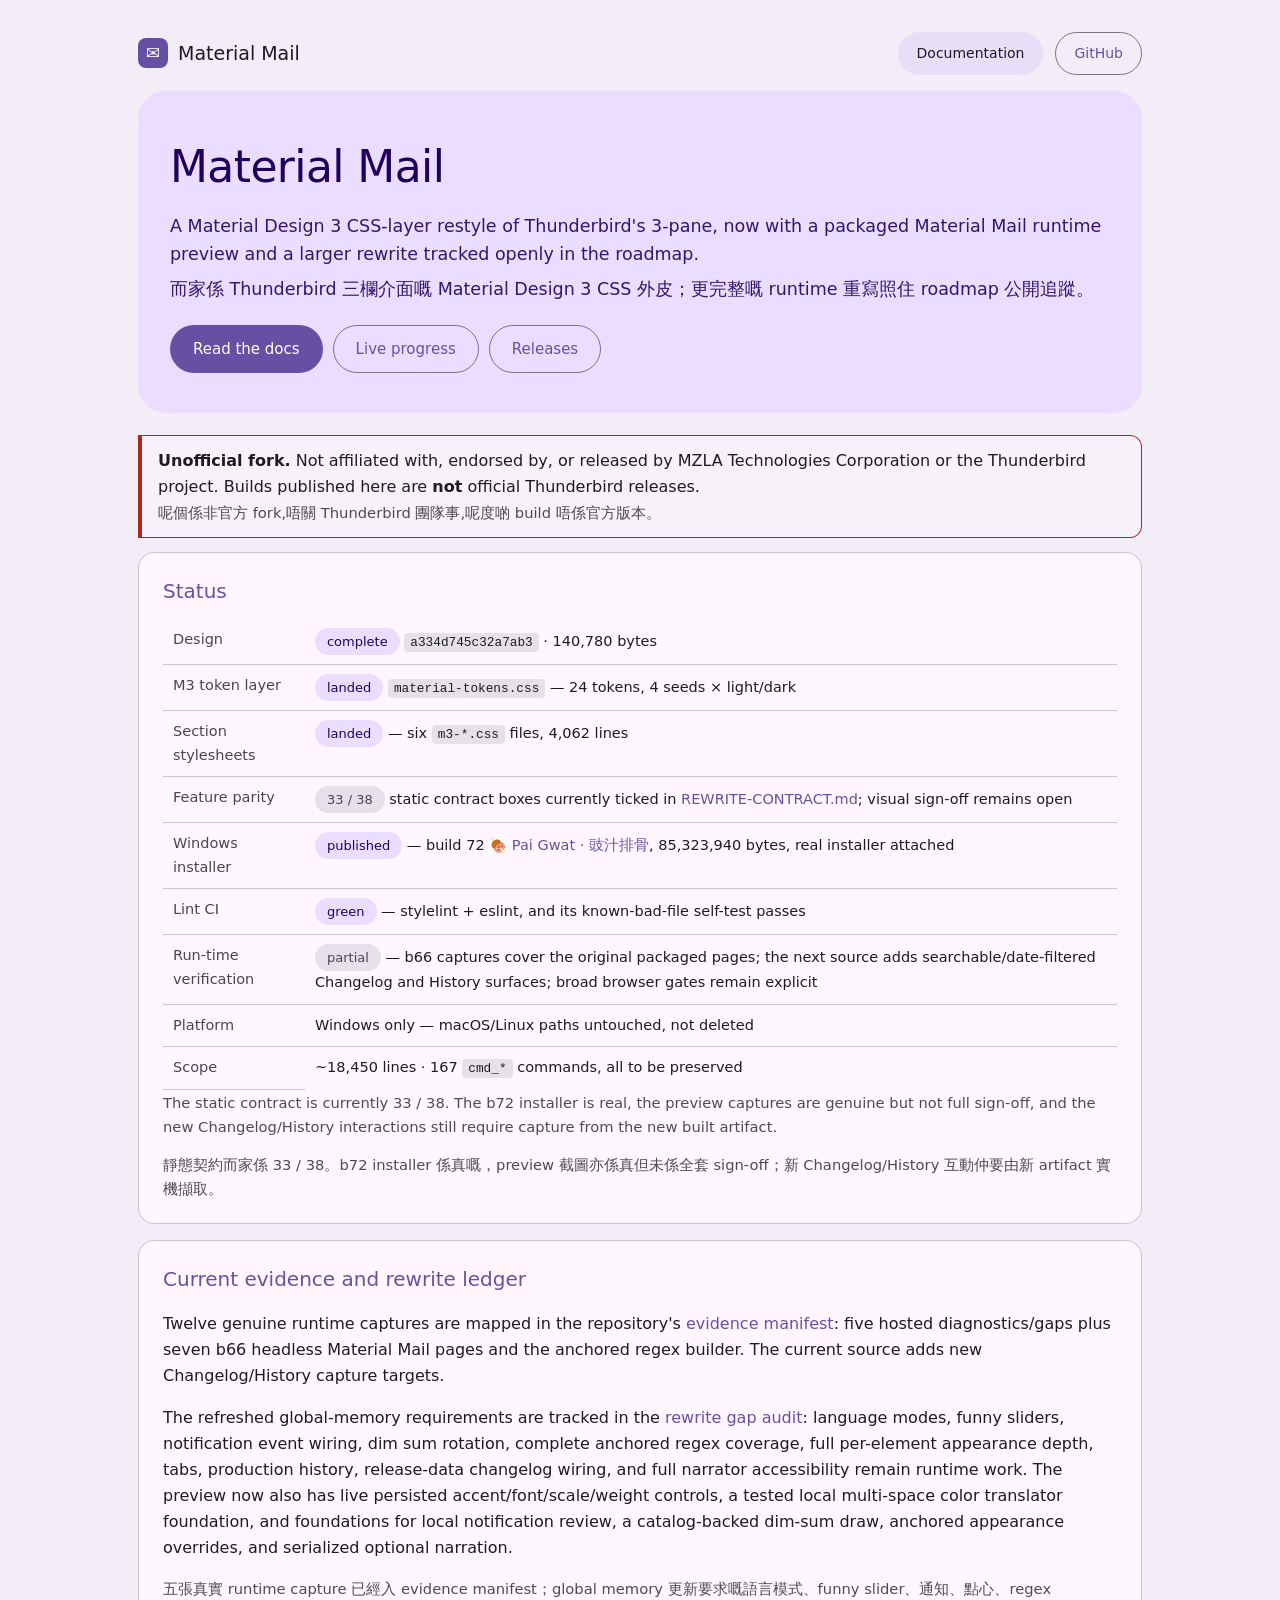
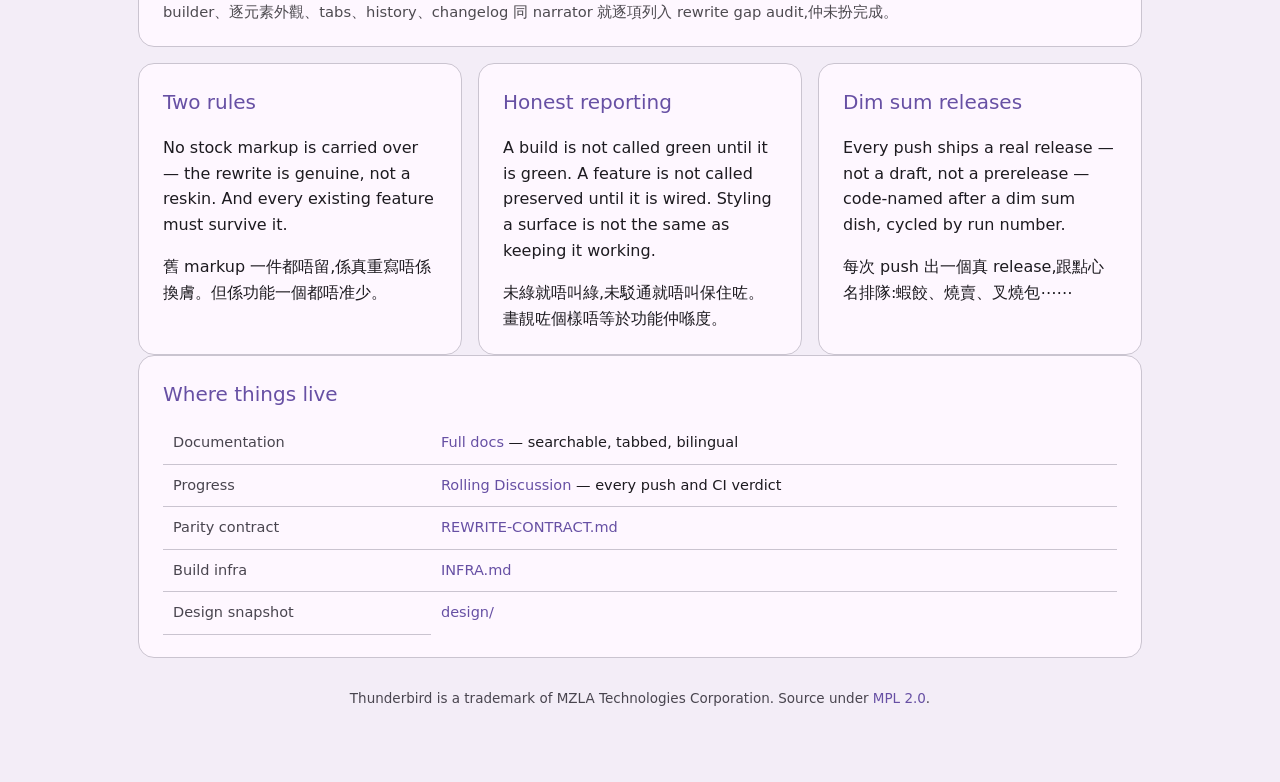
==== index.html @ d27b8cc4 "Document color translator foundation English: Record the tested local colour translator foundation a" ====
<!doctype html>
<html lang="en">
<head>
<meta charset="utf-8">
<meta name="viewport" content="width=device-width, initial-scale=1">
<title>Material Mail — Thunderbird 3-Pane Rewrite</title>
<meta name="description" content="Material Design 3 evidence and roadmap for Thunderbird's 3-pane CSS-layer restyle. Unofficial fork; builds here are not official Thunderbird releases.">
<link rel="stylesheet" href="assets/m3.css">
<link rel="stylesheet" href="assets/docs.css">
<style>
  .hero {
    background: var(--m3-primary-container); color: var(--m3-on-primary-container);
    border-radius: var(--r-xl); padding: 40px 32px; margin-bottom: 22px;
  }
  .hero h1 { margin: 0 0 10px; font-size: clamp(30px, 6vw, 44px); font-weight: 500; letter-spacing: -.6px; }
  .hero p { margin: 0 0 6px; font-size: 17.5px; opacity: .9; }
  .cta { display: flex; flex-wrap: wrap; gap: 10px; margin-top: 22px; }
  .cta .btn { font-size: 15px; padding: 11px 22px; }
  .grid { display: grid; gap: 16px; grid-template-columns: repeat(auto-fit, minmax(250px, 1fr)); }
  .grid .card { margin: 0; }
</style>
</head>
<body>
<a class="skip-link" href="#main">Skip to content</a>

<div class="wrap">

  <header class="appbar">
    <span class="brand">
      <span class="brand-mark" aria-hidden="true">✉</span>
      <span>Material Mail</span>
    </span>
    <span class="spacer"></span>
    <a class="btn tonal" href="docs.html">Documentation</a>
    <a class="btn outline" href="https://github.com/Ding-Ding-Projects/thunderbird-desktop">GitHub</a>
  </header>

  <main id="main">

    <section class="hero">
      <h1>Material Mail</h1>
      <p>A Material Design 3 CSS-layer restyle of Thunderbird's 3-pane, now with a packaged Material Mail runtime preview and a larger rewrite tracked openly in the roadmap.</p>
      <p class="zh" lang="zh-HK">而家係 Thunderbird 三欄介面嘅 Material Design 3 CSS 外皮；更完整嘅 runtime 重寫照住 roadmap 公開追蹤。</p>
      <div class="cta">
        <a class="btn" href="docs.html">Read the docs</a>
        <a class="btn outline" href="https://github.com/Ding-Ding-Projects/thunderbird-desktop/discussions/1">Live progress</a>
        <a class="btn outline" href="https://github.com/Ding-Ding-Projects/thunderbird-desktop/releases">Releases</a>
      </div>
    </section>

    <div class="callout warn card">
      <strong>Unofficial fork.</strong> Not affiliated with, endorsed by, or released by MZLA
      Technologies Corporation or the Thunderbird project. Builds published here are
      <strong>not</strong> official Thunderbird releases.
      <span class="secondary zh" lang="zh-HK">呢個係非官方 fork,唔關 Thunderbird 團隊事,呢度啲 build 唔係官方版本。</span>
    </div>

    <div class="card">
      <h2>Status</h2>
      <div class="scroll">
        <table>
          <tbody>
            <tr><th>Design</th><td><span class="pill ok">complete</span> <code>a334d745c32a7ab3</code> · 140,780 bytes</td></tr>
            <tr><th>M3 token layer</th><td><span class="pill ok">landed</span> <code>material-tokens.css</code> — 24 tokens, 4 seeds × light/dark</td></tr>
            <tr><th>Section stylesheets</th><td><span class="pill ok">landed</span> — six <code>m3-*.css</code> files, 4,062 lines</td></tr>
            <tr><th>Feature parity</th><td><span class="pill">33 / 38</span> static contract boxes currently ticked in <a href="https://github.com/Ding-Ding-Projects/thunderbird-desktop/blob/main/design/REWRITE-CONTRACT.md">REWRITE-CONTRACT.md</a>; visual sign-off remains open</td></tr>
            <tr><th>Windows installer</th><td><span class="pill ok">published</span> — build 72 <a href="https://github.com/Ding-Ding-Projects/thunderbird-desktop/releases/tag/tb-155.0a1-b72-pai-gwat">🍖 Pai Gwat · 豉汁排骨</a>, 85,323,940 bytes, real installer attached</td></tr>
            <tr><th>Lint CI</th><td><span class="pill ok">green</span> — stylelint + eslint, and its known-bad-file self-test passes</td></tr>
            <tr><th>Run-time verification</th><td><span class="pill">partial</span> — b66 captures cover the original packaged pages; the next source adds searchable/date-filtered Changelog and History surfaces; broad browser gates remain explicit</td></tr>
            <tr><th>Platform</th><td>Windows only — macOS/Linux paths untouched, not deleted</td></tr>
            <tr><th>Scope</th><td>~18,450 lines · 167 <code>cmd_*</code> commands, all to be preserved</td></tr>
          </tbody>
        </table>
      </div>
      <p class="secondary">The static contract is currently 33 / 38. The b72 installer is real, the preview captures are genuine but not full sign-off, and the new Changelog/History interactions still require capture from the new built artifact.</p>
      <p class="secondary zh" lang="zh-HK">靜態契約而家係 33 / 38。b72 installer 係真嘅，preview 截圖亦係真但未係全套 sign-off；新 Changelog/History 互動仲要由新 artifact 實機擷取。</p>
    </div>

    <div class="card">
      <h2>Current evidence and rewrite ledger</h2>
      <p>Twelve genuine runtime captures are mapped in the repository's <a href="https://github.com/Ding-Ding-Projects/thunderbird-desktop/blob/main/design/evidence/manifest.json">evidence manifest</a>:
        five hosted diagnostics/gaps plus seven b66 headless Material Mail pages and the anchored regex builder. The current source adds new Changelog/History capture targets.</p>
      <p>The refreshed global-memory requirements are tracked in the <a href="https://github.com/Ding-Ding-Projects/thunderbird-desktop/blob/main/design/GLOBAL-MEMORY-GAP-AUDIT-2026-07-31.md">rewrite gap audit</a>:
        language modes, funny sliders, notification event wiring, dim sum rotation, complete anchored regex coverage, full per-element appearance depth, tabs, production history, release-data changelog wiring, and full narrator accessibility remain runtime work. The preview now also has live persisted accent/font/scale/weight controls, a tested local multi-space color translator foundation, and foundations for local notification review, a catalog-backed dim-sum draw, anchored appearance overrides, and serialized optional narration.</p>
      <p class="secondary zh" lang="zh-HK">五張真實 runtime capture 已經入 evidence manifest；global memory 更新要求嘅語言模式、funny slider、通知、點心、regex builder、逐元素外觀、tabs、history、changelog 同 narrator 就逐項列入 rewrite gap audit,仲未扮完成。</p>
    </div>

    <div class="grid">
      <div class="card">
        <h2>Two rules</h2>
        <p>No stock markup is carried over — the rewrite is genuine, not a reskin. And every existing
           feature must survive it.</p>
        <p class="zh" lang="zh-HK">舊 markup 一件都唔留,係真重寫唔係換膚。但係功能一個都唔准少。</p>
      </div>
      <div class="card">
        <h2>Honest reporting</h2>
        <p>A build is not called green until it is green. A feature is not called preserved until it is
           wired. Styling a surface is not the same as keeping it working.</p>
        <p class="zh" lang="zh-HK">未綠就唔叫綠,未駁通就唔叫保住咗。畫靚咗個樣唔等於功能仲喺度。</p>
      </div>
      <div class="card">
        <h2>Dim sum releases</h2>
        <p>Every push ships a real release — not a draft, not a prerelease — code-named after a dim sum
           dish, cycled by run number.</p>
        <p class="zh" lang="zh-HK">每次 push 出一個真 release,跟點心名排隊:蝦餃、燒賣、叉燒包⋯⋯</p>
      </div>
    </div>

    <div class="card">
      <h2>Where things live</h2>
      <div class="scroll">
        <table>
          <tbody>
            <tr><th>Documentation</th><td><a href="docs.html">Full docs</a> — searchable, tabbed, bilingual</td></tr>
            <tr><th>Progress</th><td><a href="https://github.com/Ding-Ding-Projects/thunderbird-desktop/discussions/1">Rolling Discussion</a> — every push and CI verdict</td></tr>
            <tr><th>Parity contract</th><td><a href="https://github.com/Ding-Ding-Projects/thunderbird-desktop/blob/design-import/thunderbird-3pane/design/REWRITE-CONTRACT.md">REWRITE-CONTRACT.md</a></td></tr>
            <tr><th>Build infra</th><td><a href="https://github.com/Ding-Ding-Projects/thunderbird-desktop/blob/design-import/thunderbird-3pane/design/INFRA.md">INFRA.md</a></td></tr>
            <tr><th>Design snapshot</th><td><a href="https://github.com/Ding-Ding-Projects/thunderbird-desktop/tree/design-import/thunderbird-3pane/design">design/</a></td></tr>
          </tbody>
        </table>
      </div>
    </div>

  </main>

  <footer class="muted small" style="margin-top:30px;text-align:center">
    Thunderbird is a trademark of MZLA Technologies Corporation.
    Source under <a href="https://www.mozilla.org/MPL/2.0/">MPL 2.0</a>.
  </footer>

</div>
</body>
</html>
---- assets/m3.css ----
/* Material Design 3 tokens and components for the Material Mail Pages site.
 * Token values are identical to mail/themes/shared/mail/material-tokens.css so
 * the docs and the application cannot drift apart.
 * No remote fonts: local-first stacks, platform fallback. Noto Sans HK matters
 * because every string here has a Cantonese counterpart. */

:root {
  --m3-primary: #6750a4; --m3-on-primary: #fff;
  --m3-primary-container: #eaddff; --m3-on-primary-container: #21005d;
  --m3-secondary-container: #e8def8; --m3-on-secondary-container: #1d192b;
  --m3-tertiary-container: #ffd8e4; --m3-on-tertiary-container: #31111d;
  --m3-surface: #fef7ff; --m3-s1: #fff; --m3-s2: #f7f2fa;
  --m3-s3: #f3edf7; --m3-s4: #ece6f0; --m3-s5: #e6e0e9;
  --m3-on-surface: #1d1b20; --m3-on-surface-variant: #49454f;
  --m3-outline: #79747e; --m3-outline-variant: #cac4d0;
  --m3-inverse-surface: #322f35; --m3-inverse-on-surface: #f5eff7;
  --m3-inverse-primary: #d0bcff;
  --m3-error: #b3261e; --m3-error-container: #f9dedc; --m3-on-error-container: #410e0b;
  --m3-ok: #146c2e;

  --font: Roboto, "Segoe UI Variable Text", "Segoe UI", system-ui, sans-serif;
  --cjk: "Noto Sans HK", "Microsoft JhengHei UI", "PingFang HK", var(--font);
  --mono: ui-monospace, "Cascadia Code", Consolas, "Courier New", monospace;

  --r-xs: 4px; --r-s: 8px; --r-m: 12px; --r-l: 16px; --r-xl: 28px; --r-full: 999px;
  --dur: 180ms;
}

:root[data-theme="dark"], :root[data-theme="dark"] * { color-scheme: dark; }

@media (prefers-color-scheme: dark) {
  :root:not([data-theme="light"]) {
    --m3-primary: #d0bcff; --m3-on-primary: #381e72;
    --m3-primary-container: #4f378b; --m3-on-primary-container: #eaddff;
    --m3-secondary-container: #4a4458; --m3-on-secondary-container: #e8def8;
    --m3-tertiary-container: #633b48; --m3-on-tertiary-container: #ffd8e4;
    --m3-surface: #141218; --m3-s1: #0f0d13; --m3-s2: #1d1b20;
    --m3-s3: #211f26; --m3-s4: #2b2930; --m3-s5: #36343b;
    --m3-on-surface: #e6e0e9; --m3-on-surface-variant: #cac4d0;
    --m3-outline: #938f99; --m3-outline-variant: #49454f;
    --m3-inverse-surface: #e6e0e9; --m3-inverse-on-surface: #322f35;
    --m3-inverse-primary: #6750a4;
    --m3-error: #f2b8b5; --m3-error-container: #8c1d18; --m3-on-error-container: #f9dedc;
    --m3-ok: #6dd58c;
  }
}
:root[data-theme="dark"] {
  --m3-primary: #d0bcff; --m3-on-primary: #381e72;
  --m3-primary-container: #4f378b; --m3-on-primary-container: #eaddff;
  --m3-secondary-container: #4a4458; --m3-on-secondary-container: #e8def8;
  --m3-tertiary-container: #633b48; --m3-on-tertiary-container: #ffd8e4;
  --m3-surface: #141218; --m3-s1: #0f0d13; --m3-s2: #1d1b20;
  --m3-s3: #211f26; --m3-s4: #2b2930; --m3-s5: #36343b;
  --m3-on-surface: #e6e0e9; --m3-on-surface-variant: #cac4d0;
  --m3-outline: #938f99; --m3-outline-variant: #49454f;
  --m3-inverse-surface: #e6e0e9; --m3-inverse-on-surface: #322f35;
  --m3-inverse-primary: #6750a4;
  --m3-error: #f2b8b5; --m3-error-container: #8c1d18; --m3-on-error-container: #f9dedc;
  --m3-ok: #6dd58c;
}

* { box-sizing: border-box; }

body {
  margin: 0; background: var(--m3-s3); color: var(--m3-on-surface);
  font-family: var(--font); font-size: 16px; line-height: 1.62;
  -webkit-font-smoothing: antialiased;
}
.zh, [lang="zh-HK"] { font-family: var(--cjk); }

a { color: var(--m3-primary); text-decoration: none; }
a:hover { text-decoration: underline; }

/* Focus is a completion blocker, not polish. Every interactive element. */
:focus-visible {
  outline: 3px solid var(--m3-primary);
  outline-offset: 2px;
  border-radius: var(--r-xs);
}

.skip-link {
  position: absolute; inset-inline-start: -9999px; top: 8px;
  background: var(--m3-primary); color: var(--m3-on-primary);
  padding: 10px 18px; border-radius: var(--r-full); z-index: 100;
}
.skip-link:focus { inset-inline-start: 8px; }

.wrap { max-width: 1040px; margin: 0 auto; padding: 20px 18px 72px; }

/* ---- app bar ---- */
.appbar {
  display: flex; align-items: center; gap: 12px; flex-wrap: wrap;
  padding: 12px 0 16px;
}
.brand { display: flex; align-items: center; gap: 10px; font-size: 19px; font-weight: 500; }
.brand-mark {
  inline-size: 30px; block-size: 30px; border-radius: var(--r-s);
  background: var(--m3-primary); color: var(--m3-on-primary);
  display: grid; place-items: center; font-size: 17px;
}
.spacer { flex: 1 1 auto; }

/* ---- buttons ---- */
.btn {
  font: inherit; font-size: 14px; font-weight: 500; cursor: pointer;
  border: 1px solid transparent; border-radius: var(--r-full);
  padding: 9px 18px; background: var(--m3-primary); color: var(--m3-on-primary);
  transition: opacity var(--dur);
}
.btn:hover { opacity: .9; }
.btn.tonal { background: var(--m3-secondary-container); color: var(--m3-on-secondary-container); }
.btn.outline { background: transparent; color: var(--m3-primary); border-color: var(--m3-outline); }
.btn.text { background: transparent; color: var(--m3-primary); padding-inline: 12px; }
.btn.icon { padding: 8px; inline-size: 38px; block-size: 38px; display: grid; place-items: center; }
.btn[aria-pressed="true"] { background: var(--m3-primary-container); color: var(--m3-on-primary-container); }

/* ---- cards ---- */
.card {
  background: var(--m3-surface); border: 1px solid var(--m3-outline-variant);
  border-radius: var(--r-l); padding: 22px 24px; margin-bottom: 16px;
}
.card h2 { margin: 0 0 12px; font-size: 20px; font-weight: 500; color: var(--m3-primary); }
.card h3 { margin: 20px 0 8px; font-size: 16.5px; font-weight: 500; }
.card > :last-child { margin-bottom: 0; }

/* ---- tables ---- */
.scroll { overflow-x: auto; }
table { width: 100%; border-collapse: collapse; font-size: 14.5px; }
th, td { text-align: start; padding: 9px 10px; border-bottom: 1px solid var(--m3-outline-variant); vertical-align: top; }
th { color: var(--m3-on-surface-variant); font-weight: 500; }
tr:last-child td { border-bottom: 0; }

code {
  background: var(--m3-s5); padding: 2px 6px; border-radius: var(--r-xs);
  font-family: var(--mono); font-size: .88em;
}
pre {
  background: var(--m3-s5); padding: 14px 16px; border-radius: var(--r-m);
  overflow-x: auto; font-family: var(--mono); font-size: 13.5px; line-height: 1.5;
}
pre code { background: none; padding: 0; }

/* ---- pills / callouts ---- */
.pill {
  display: inline-block; padding: 3px 12px; border-radius: var(--r-full);
  font-size: 13px; font-weight: 500; background: var(--m3-s5); color: var(--m3-on-surface-variant);
}
.pill.ok { background: var(--m3-primary-container); color: var(--m3-on-primary-container); }
.pill.bad { background: var(--m3-error-container); color: var(--m3-on-error-container); }

.callout {
  border-inline-start: 4px solid var(--m3-primary); background: var(--m3-s2);
  padding: 12px 16px; border-radius: 0 var(--r-m) var(--r-m) 0; margin: 14px 0;
}
.callout.warn { border-color: var(--m3-error); }
.callout.note { border-color: var(--m3-outline); }

/* ---- form controls ---- */
.field {
  font: inherit; font-size: 15px; padding: 10px 14px;
  border: 1px solid var(--m3-outline); border-radius: var(--r-s);
  background: var(--m3-s1); color: var(--m3-on-surface); width: 100%;
}
select.field { cursor: pointer; }
label.lbl { display: block; font-size: 13px; color: var(--m3-on-surface-variant); margin-bottom: 5px; }

input[type="range"] { width: 100%; accent-color: var(--m3-primary); }

@media (prefers-reduced-motion: reduce) {
  *, *::before, *::after {
    animation-duration: 1ms !important; animation-iteration-count: 1 !important;
    transition-duration: 1ms !important;
  }
}
---- assets/docs.css ----
/* Docs-app components: tab strip, anchored regex builder, snackbars, settings. */

.muted { color: var(--m3-on-surface-variant); }
.small { font-size: 13.5px; }
.secondary {
  display: block; font-size: .92em; opacity: .78; margin-top: 1px;
}

/* ---- search bar with its builder anchored beside it ---- */
.searchbar {
  display: flex; align-items: center; gap: 8px; flex-wrap: wrap;
  background: var(--m3-s1); border: 1px solid var(--m3-outline);
  border-radius: var(--r-full); padding: 6px 8px 6px 16px; margin: 4px 0 14px;
}
.searchbar input[type="search"] {
  flex: 1 1 220px; min-width: 0; border: 0; background: none;
  font: inherit; font-size: 15px; color: var(--m3-on-surface); padding: 6px 0;
}
.searchbar input[type="search"]:focus { outline: none; }
.searchbar:focus-within { border-color: var(--m3-primary); box-shadow: 0 0 0 1px var(--m3-primary); }

#search-anchor { position: relative; }

.rb-panel {
  position: absolute; z-index: 40; inset-inline-end: 0; top: calc(100% + 8px);
  inline-size: min(560px, calc(100vw - 36px));
  background: var(--m3-surface); border: 1px solid var(--m3-outline-variant);
  border-radius: var(--r-l); padding: 16px 18px;
  box-shadow: 0 8px 28px rgb(0 0 0 / .22);
  animation: m3-rise 180ms ease-out;
}
@keyframes m3-rise { from { opacity: 0; transform: translateY(8px); } to { opacity: 1; transform: none; } }
.rb-head { display: flex; align-items: center; gap: 10px; margin-bottom: 10px; flex-wrap: wrap; }
.rb-engine { font-size: 12.5px; color: var(--m3-on-surface-variant); }
.rb-head .rb-close { margin-inline-start: auto; }
.rb-flags { display: flex; gap: 4px; flex-wrap: wrap; margin: 10px 0; }
.rb-flag { font-family: var(--mono); font-size: 13px; padding: 5px 10px; border: 1px solid var(--m3-outline-variant); }
.rb-group { margin: 8px 0; }
.rb-group-name { display: block; font-size: 12px; color: var(--m3-on-surface-variant); margin-bottom: 3px; }
.rb-token { font-family: var(--mono); font-size: 12.5px; padding: 4px 9px; border: 1px solid var(--m3-outline-variant); margin: 0 3px 3px 0; }
.rb-sample { font-family: var(--mono); font-size: 12.5px; resize: vertical; }
.rb-status { margin: 10px 0; font-size: 13.5px; min-height: 22px; }
.rb-bad { color: var(--m3-error); font-weight: 500; }
.rb-none { color: var(--m3-on-surface-variant); }
.rb-grp { color: var(--m3-on-surface-variant); font-size: 12px; }
.rb-actions { display: flex; gap: 8px; margin-top: 6px; }

/* ---- tab strip ---- */
.tabs-wrap { border-bottom: 1px solid var(--m3-outline-variant); margin-bottom: 18px; }
.tabstrip {
  display: flex; gap: 4px; overflow-x: auto; padding-bottom: 2px;
  scrollbar-width: thin;
}
.tab {
  font: inherit; font-size: 14.5px; cursor: pointer; white-space: nowrap;
  background: transparent; border: 0; border-bottom: 3px solid transparent;
  color: var(--m3-on-surface-variant); padding: 11px 15px; border-radius: var(--r-s) var(--r-s) 0 0;
  transition: background var(--dur), color var(--dur);
}
.tab:hover { background: var(--m3-s4); color: var(--m3-on-surface); }
.tab.active { color: var(--m3-primary); border-bottom-color: var(--m3-primary); background: var(--m3-s2); font-weight: 500; }
.tab .pin { font-size: 11px; }
.tab-tools { display: flex; align-items: center; gap: 8px; padding: 8px 0 10px; flex-wrap: wrap; }
.tab-tools input { max-width: 220px; }
.cat-head { margin-bottom: 14px; }
.cat-head h2 { margin: 0 0 4px; font-size: 24px; font-weight: 500; }
.cat-head p { margin: 0; }

.doc h2 { font-size: 19px; }

/* ---- settings ---- */
.set-row { margin-bottom: 14px; }
details.settings-box > summary {
  cursor: pointer; font-weight: 500; padding: 10px 0; color: var(--m3-primary);
}

/* ---- snackbars: non-blocking, corner-anchored, auto-dismissing ---- */
#snackbars {
  position: fixed; inset-block-end: 18px; inset-inline-start: 18px;
  display: flex; flex-direction: column; gap: 8px; z-index: 60; pointer-events: none;
}
.snack {
  background: var(--m3-inverse-surface); color: var(--m3-inverse-on-surface);
  padding: 12px 18px; border-radius: var(--r-s); font-size: 14px;
  box-shadow: 0 4px 16px rgb(0 0 0 / .28); max-width: 340px;
  animation: m3-rise 160ms ease-out;
}
.snack.out { opacity: 0; transition: opacity 200ms; }

@media (max-width: 620px) {
  .rb-panel { inset-inline: 0; }
  #snackbars { inset-inline: 12px; }
  .snack { max-width: none; }
}
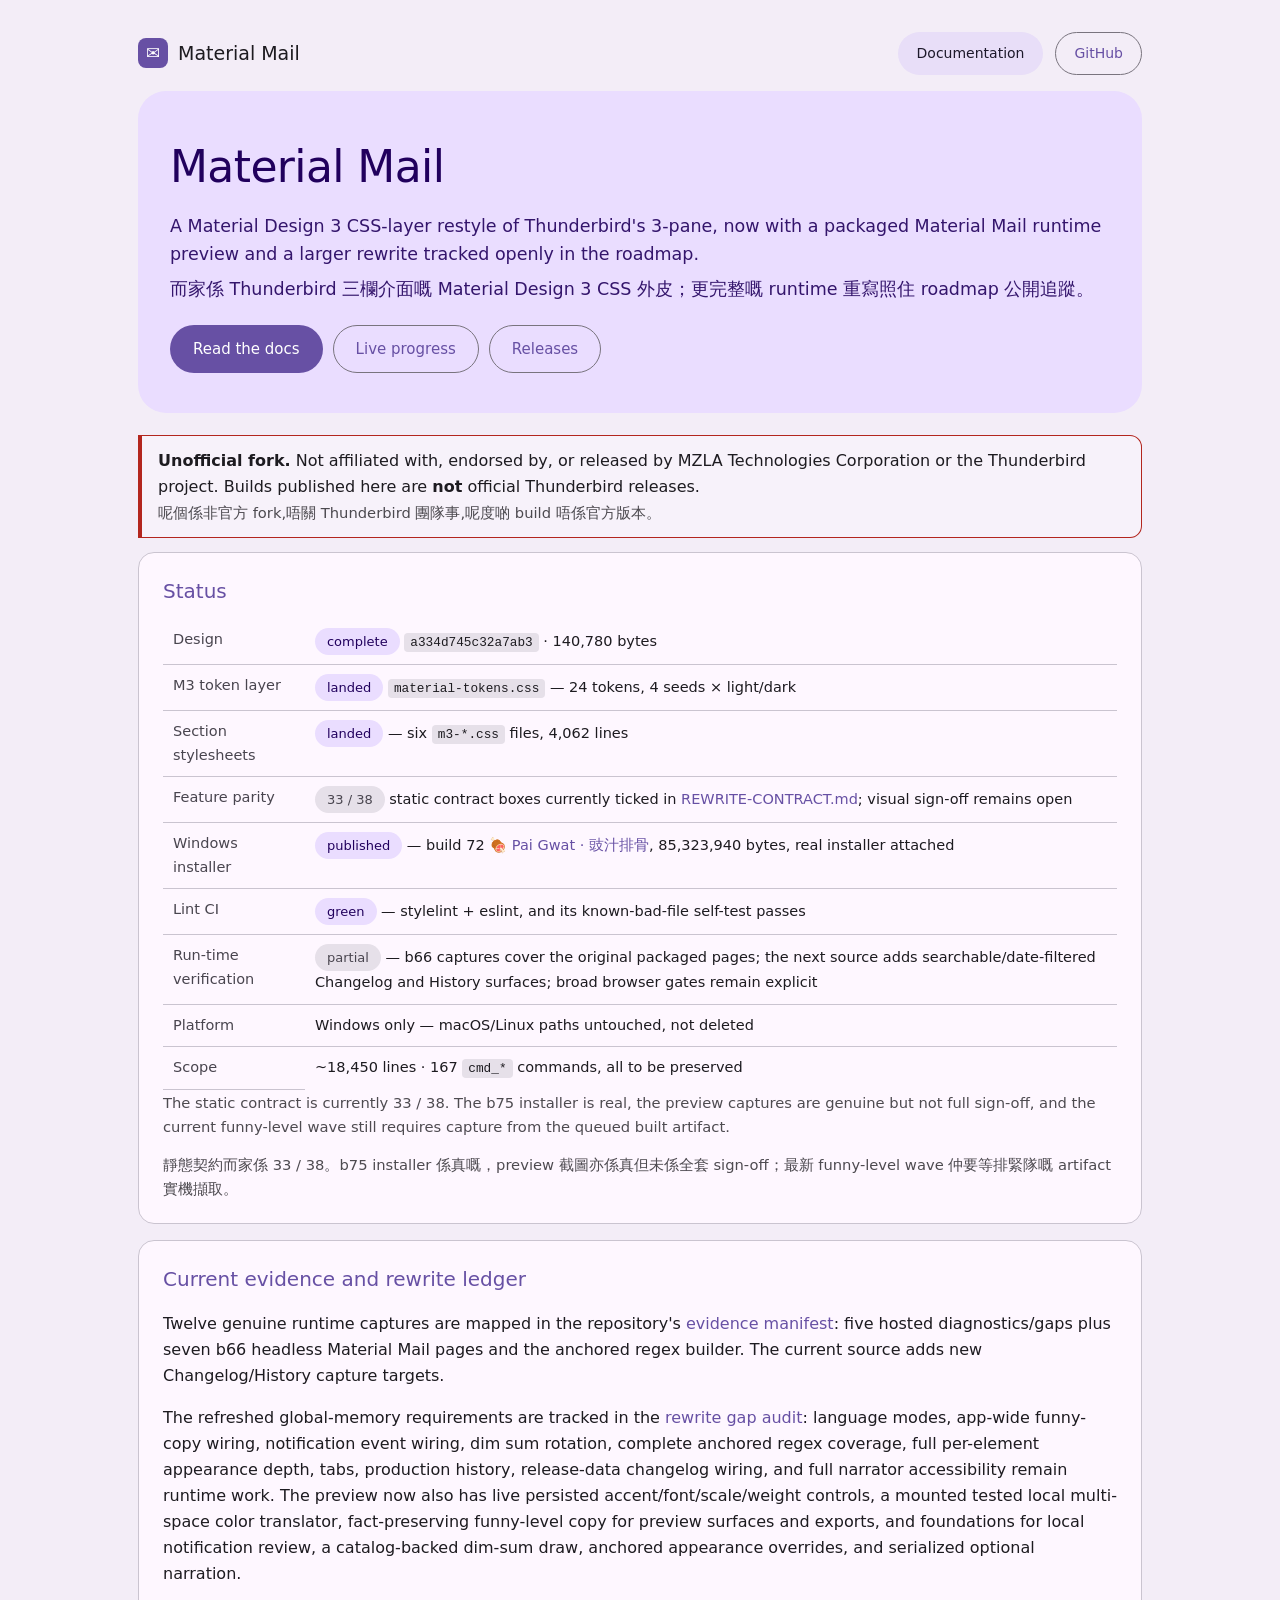
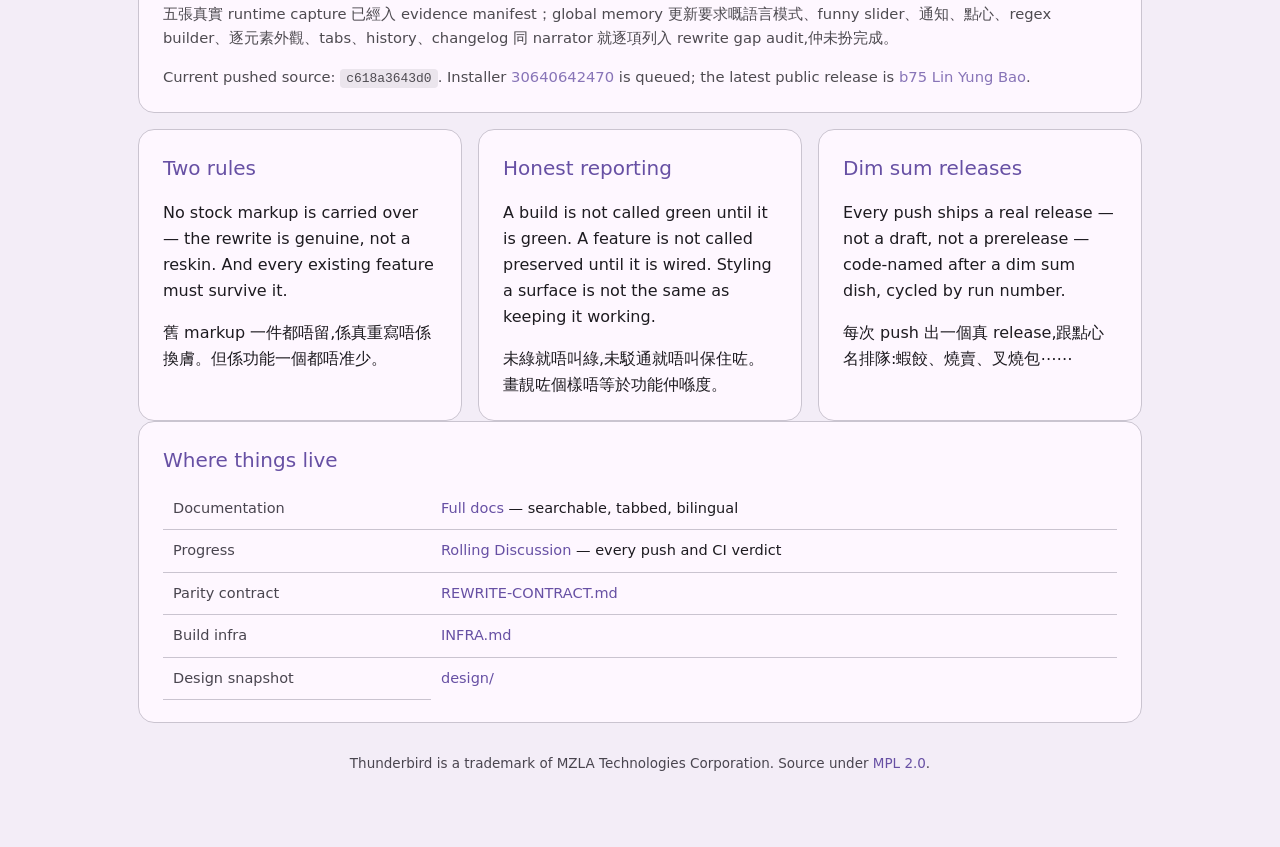
==== commit d8b7b028: "Document funny-level runtime boundary The Pages ledger now names the exact pushed source, b75 releas" ====
--- a/index.html
+++ b/index.html
@@ -72,8 +72,8 @@
           </tbody>
         </table>
       </div>
-      <p class="secondary">The static contract is currently 33 / 38. The b72 installer is real, the preview captures are genuine but not full sign-off, and the new Changelog/History interactions still require capture from the new built artifact.</p>
-      <p class="secondary zh" lang="zh-HK">靜態契約而家係 33 / 38。b72 installer 係真嘅，preview 截圖亦係真但未係全套 sign-off；新 Changelog/History 互動仲要由新 artifact 實機擷取。</p>
+      <p class="secondary">The static contract is currently 33 / 38. The b75 installer is real, the preview captures are genuine but not full sign-off, and the current funny-level wave still requires capture from the queued built artifact.</p>
+      <p class="secondary zh" lang="zh-HK">靜態契約而家係 33 / 38。b75 installer 係真嘅，preview 截圖亦係真但未係全套 sign-off；最新 funny-level wave 仲要等排緊隊嘅 artifact 實機擷取。</p>
     </div>
 
     <div class="card">
@@ -81,8 +81,9 @@
       <p>Twelve genuine runtime captures are mapped in the repository's <a href="https://github.com/Ding-Ding-Projects/thunderbird-desktop/blob/main/design/evidence/manifest.json">evidence manifest</a>:
         five hosted diagnostics/gaps plus seven b66 headless Material Mail pages and the anchored regex builder. The current source adds new Changelog/History capture targets.</p>
       <p>The refreshed global-memory requirements are tracked in the <a href="https://github.com/Ding-Ding-Projects/thunderbird-desktop/blob/main/design/GLOBAL-MEMORY-GAP-AUDIT-2026-07-31.md">rewrite gap audit</a>:
-        language modes, funny sliders, notification event wiring, dim sum rotation, complete anchored regex coverage, full per-element appearance depth, tabs, production history, release-data changelog wiring, and full narrator accessibility remain runtime work. The preview now also has live persisted accent/font/scale/weight controls, a tested local multi-space color translator foundation, and foundations for local notification review, a catalog-backed dim-sum draw, anchored appearance overrides, and serialized optional narration.</p>
+        language modes, app-wide funny-copy wiring, notification event wiring, dim sum rotation, complete anchored regex coverage, full per-element appearance depth, tabs, production history, release-data changelog wiring, and full narrator accessibility remain runtime work. The preview now also has live persisted accent/font/scale/weight controls, a mounted tested local multi-space color translator, fact-preserving funny-level copy for preview surfaces and exports, and foundations for local notification review, a catalog-backed dim-sum draw, anchored appearance overrides, and serialized optional narration.</p>
       <p class="secondary zh" lang="zh-HK">五張真實 runtime capture 已經入 evidence manifest；global memory 更新要求嘅語言模式、funny slider、通知、點心、regex builder、逐元素外觀、tabs、history、changelog 同 narrator 就逐項列入 rewrite gap audit,仲未扮完成。</p>
+      <p class="secondary">Current pushed source: <code>c618a3643d0</code>. Installer <a href="https://github.com/Ding-Ding-Projects/thunderbird-desktop/actions/runs/30640642470">30640642470</a> is queued; the latest public release is <a href="https://github.com/Ding-Ding-Projects/thunderbird-desktop/releases/tag/tb-155.0a1-b75-lin-yung-bao">b75 Lin Yung Bao</a>.</p>
     </div>
 
     <div class="grid">
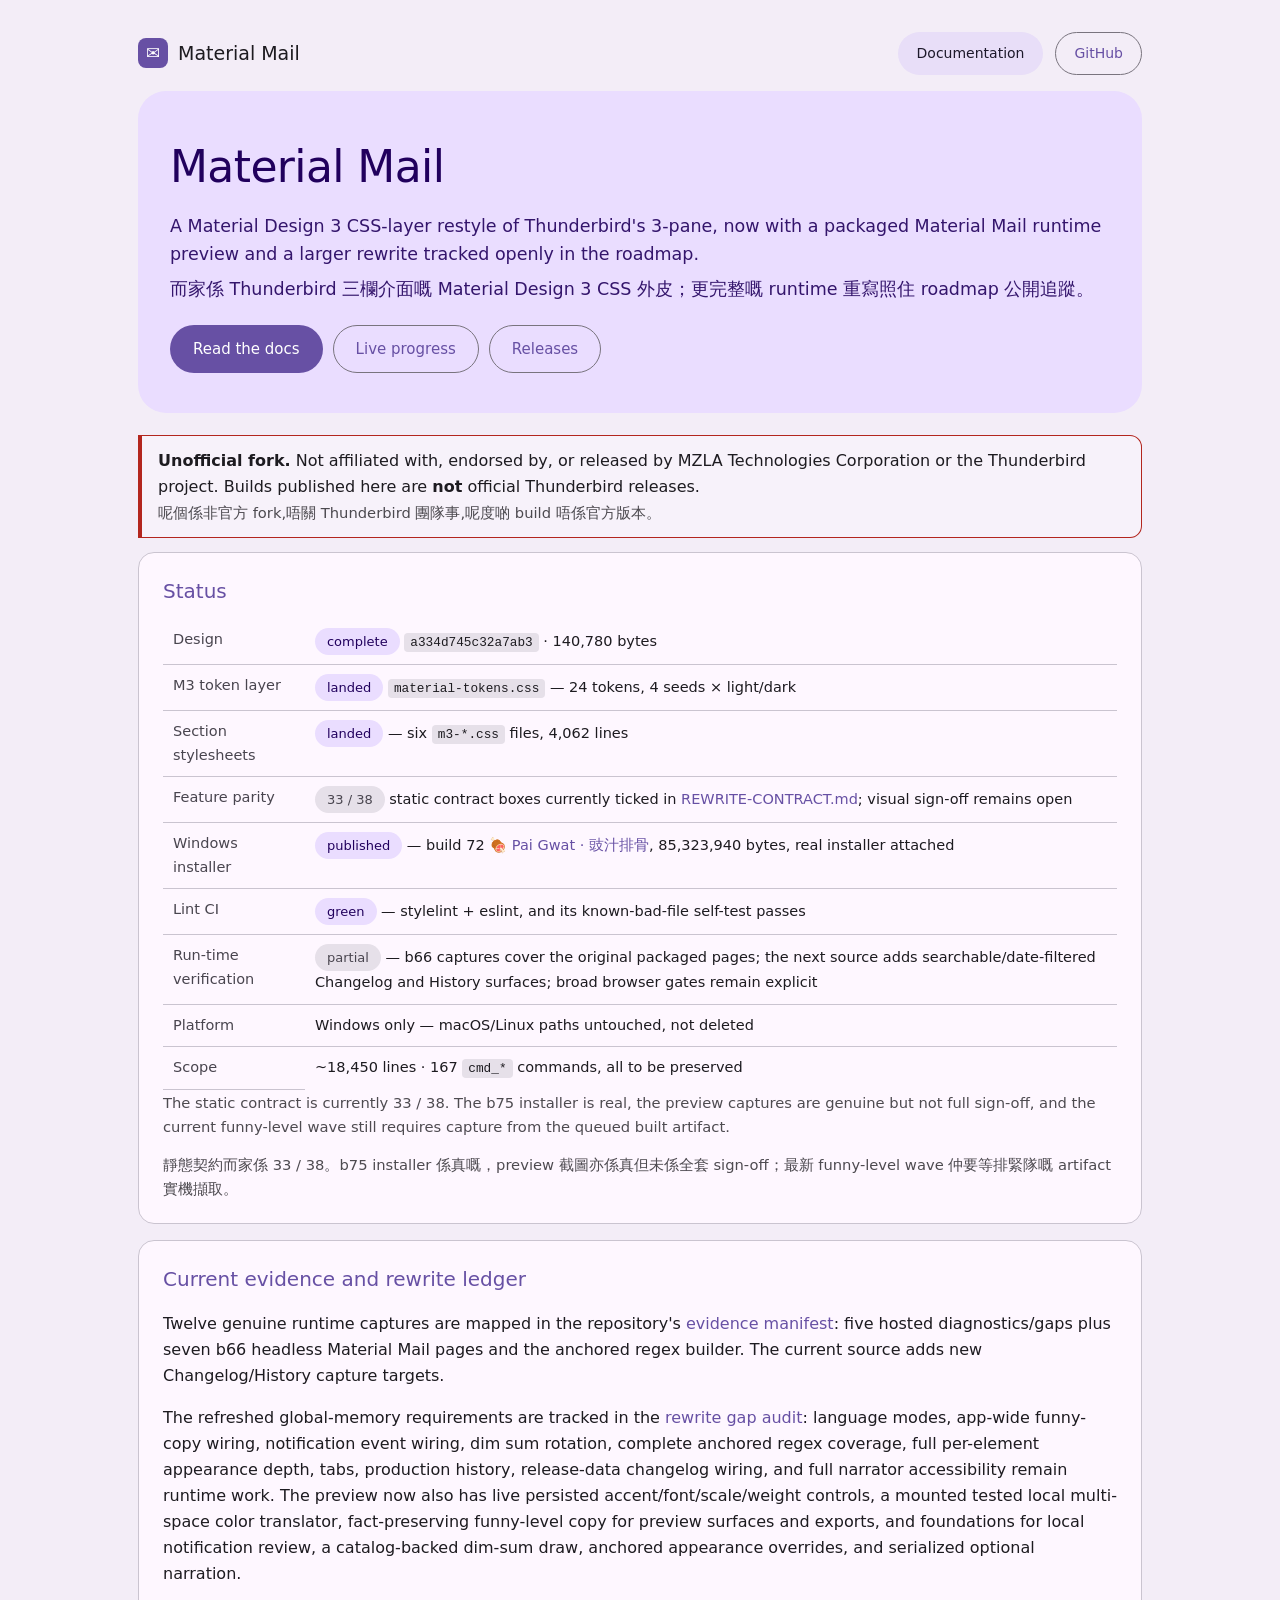
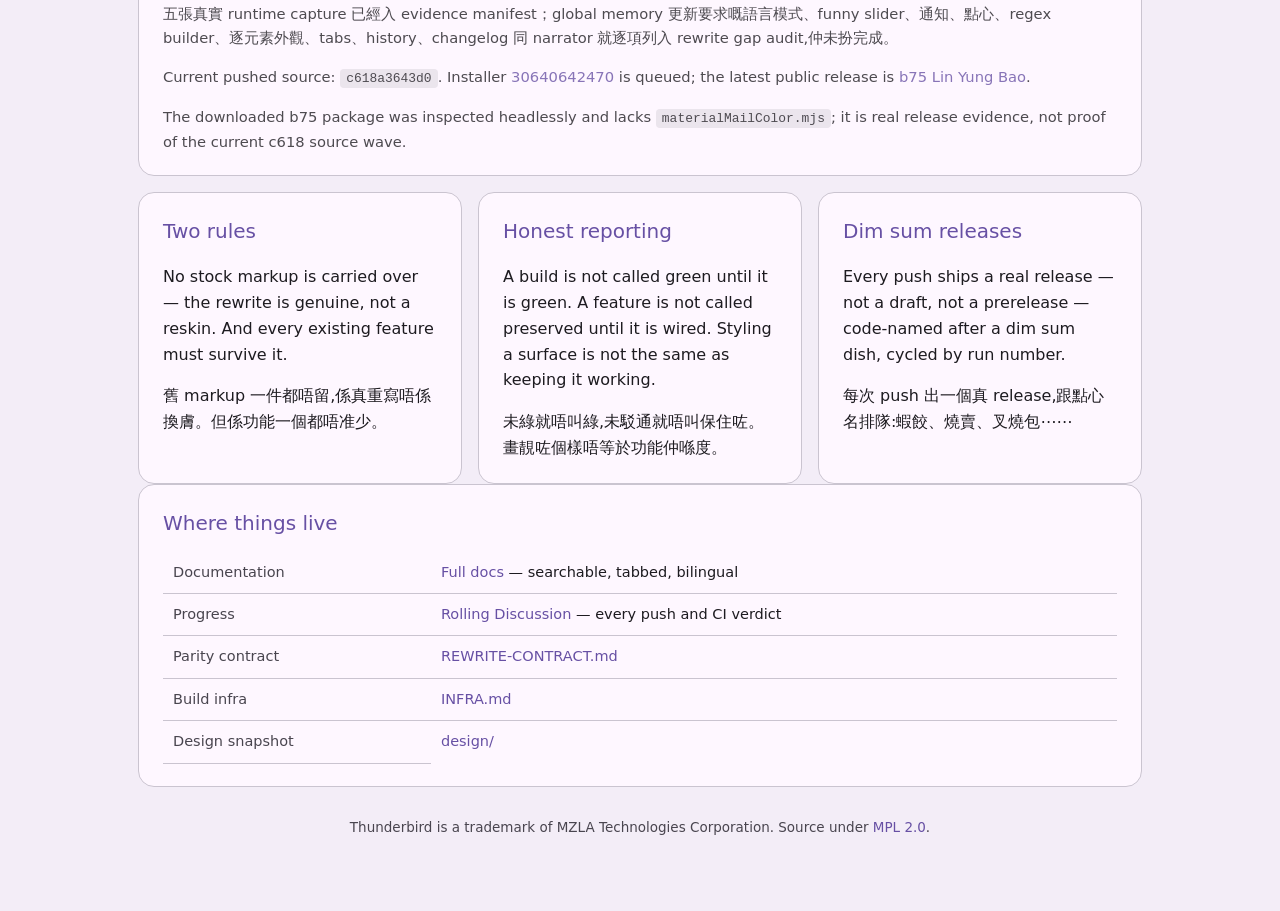
==== commit b3433afa: "Record release source boundary The Pages handoff now states that b75 is a real inspected release but" ====
--- a/index.html
+++ b/index.html
@@ -84,6 +84,7 @@
         language modes, app-wide funny-copy wiring, notification event wiring, dim sum rotation, complete anchored regex coverage, full per-element appearance depth, tabs, production history, release-data changelog wiring, and full narrator accessibility remain runtime work. The preview now also has live persisted accent/font/scale/weight controls, a mounted tested local multi-space color translator, fact-preserving funny-level copy for preview surfaces and exports, and foundations for local notification review, a catalog-backed dim-sum draw, anchored appearance overrides, and serialized optional narration.</p>
       <p class="secondary zh" lang="zh-HK">五張真實 runtime capture 已經入 evidence manifest；global memory 更新要求嘅語言模式、funny slider、通知、點心、regex builder、逐元素外觀、tabs、history、changelog 同 narrator 就逐項列入 rewrite gap audit,仲未扮完成。</p>
       <p class="secondary">Current pushed source: <code>c618a3643d0</code>. Installer <a href="https://github.com/Ding-Ding-Projects/thunderbird-desktop/actions/runs/30640642470">30640642470</a> is queued; the latest public release is <a href="https://github.com/Ding-Ding-Projects/thunderbird-desktop/releases/tag/tb-155.0a1-b75-lin-yung-bao">b75 Lin Yung Bao</a>.</p>
+      <p class="secondary">The downloaded b75 package was inspected headlessly and lacks <code>materialMailColor.mjs</code>; it is real release evidence, not proof of the current c618 source wave.</p>
     </div>
 
     <div class="grid">
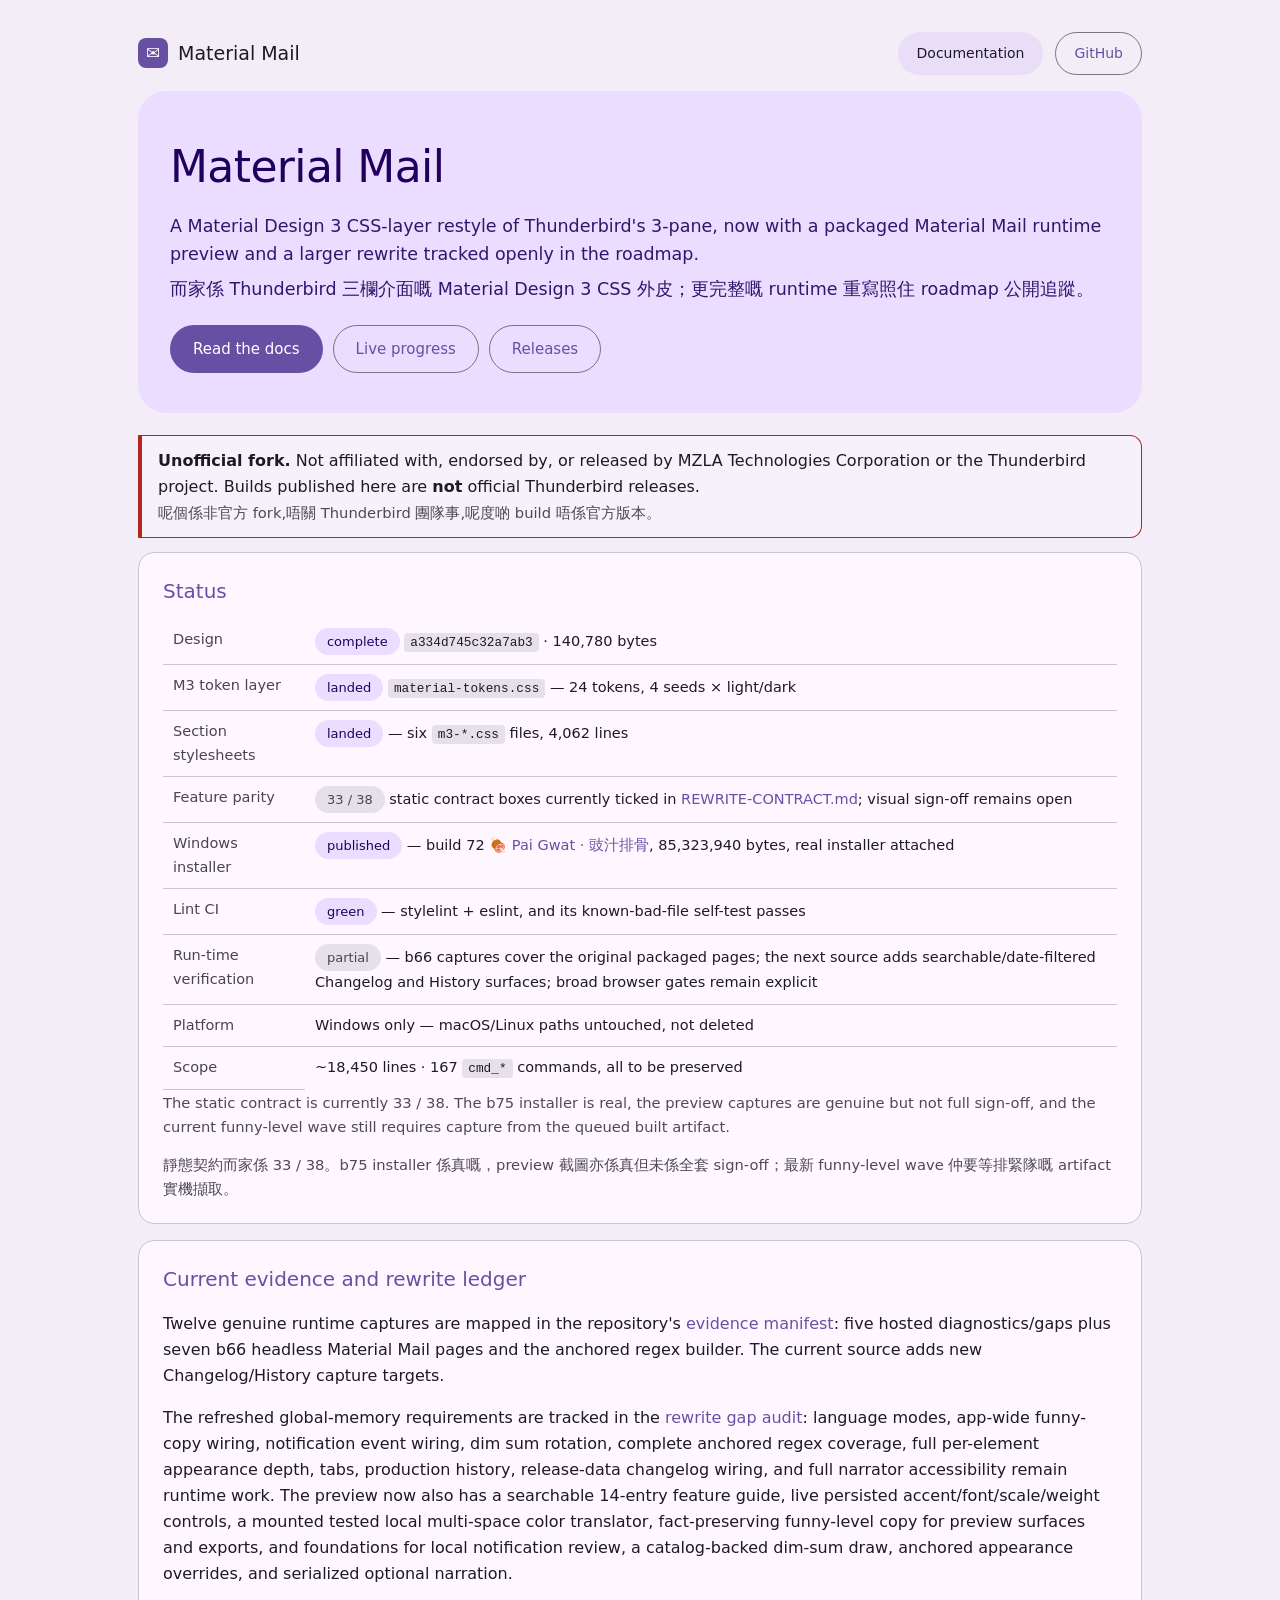
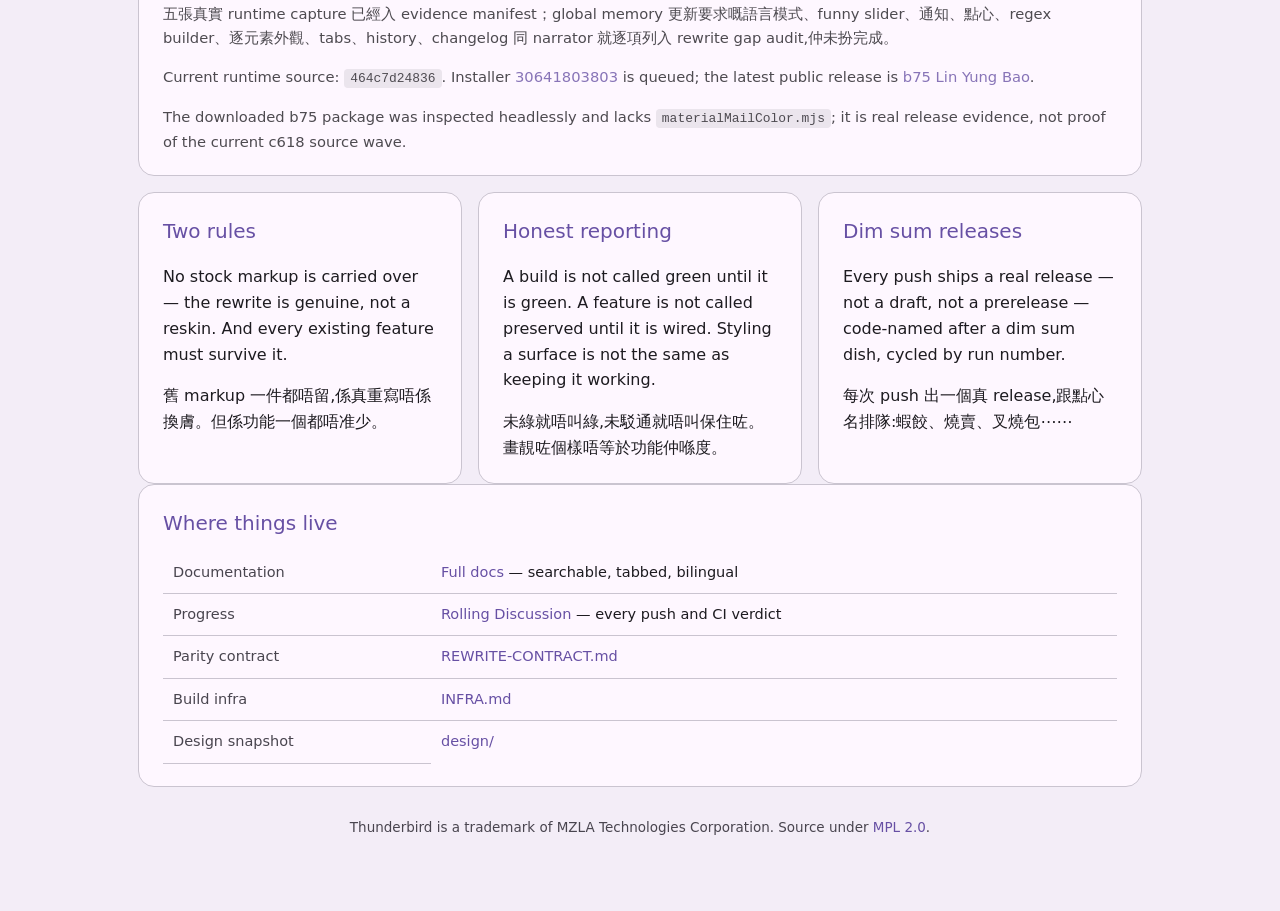
==== commit d905c54b: "Document searchable feature guide The Pages index now names the 14-entry design-folder guide and exa" ====
--- a/index.html
+++ b/index.html
@@ -81,9 +81,9 @@
       <p>Twelve genuine runtime captures are mapped in the repository's <a href="https://github.com/Ding-Ding-Projects/thunderbird-desktop/blob/main/design/evidence/manifest.json">evidence manifest</a>:
         five hosted diagnostics/gaps plus seven b66 headless Material Mail pages and the anchored regex builder. The current source adds new Changelog/History capture targets.</p>
       <p>The refreshed global-memory requirements are tracked in the <a href="https://github.com/Ding-Ding-Projects/thunderbird-desktop/blob/main/design/GLOBAL-MEMORY-GAP-AUDIT-2026-07-31.md">rewrite gap audit</a>:
-        language modes, app-wide funny-copy wiring, notification event wiring, dim sum rotation, complete anchored regex coverage, full per-element appearance depth, tabs, production history, release-data changelog wiring, and full narrator accessibility remain runtime work. The preview now also has live persisted accent/font/scale/weight controls, a mounted tested local multi-space color translator, fact-preserving funny-level copy for preview surfaces and exports, and foundations for local notification review, a catalog-backed dim-sum draw, anchored appearance overrides, and serialized optional narration.</p>
+        language modes, app-wide funny-copy wiring, notification event wiring, dim sum rotation, complete anchored regex coverage, full per-element appearance depth, tabs, production history, release-data changelog wiring, and full narrator accessibility remain runtime work. The preview now also has a searchable 14-entry feature guide, live persisted accent/font/scale/weight controls, a mounted tested local multi-space color translator, fact-preserving funny-level copy for preview surfaces and exports, and foundations for local notification review, a catalog-backed dim-sum draw, anchored appearance overrides, and serialized optional narration.</p>
       <p class="secondary zh" lang="zh-HK">五張真實 runtime capture 已經入 evidence manifest；global memory 更新要求嘅語言模式、funny slider、通知、點心、regex builder、逐元素外觀、tabs、history、changelog 同 narrator 就逐項列入 rewrite gap audit,仲未扮完成。</p>
-      <p class="secondary">Current pushed source: <code>c618a3643d0</code>. Installer <a href="https://github.com/Ding-Ding-Projects/thunderbird-desktop/actions/runs/30640642470">30640642470</a> is queued; the latest public release is <a href="https://github.com/Ding-Ding-Projects/thunderbird-desktop/releases/tag/tb-155.0a1-b75-lin-yung-bao">b75 Lin Yung Bao</a>.</p>
+      <p class="secondary">Current runtime source: <code>464c7d24836</code>. Installer <a href="https://github.com/Ding-Ding-Projects/thunderbird-desktop/actions/runs/30641803803">30641803803</a> is queued; the latest public release is <a href="https://github.com/Ding-Ding-Projects/thunderbird-desktop/releases/tag/tb-155.0a1-b75-lin-yung-bao">b75 Lin Yung Bao</a>.</p>
       <p class="secondary">The downloaded b75 package was inspected headlessly and lacks <code>materialMailColor.mjs</code>; it is real release evidence, not proof of the current c618 source wave.</p>
     </div>
 
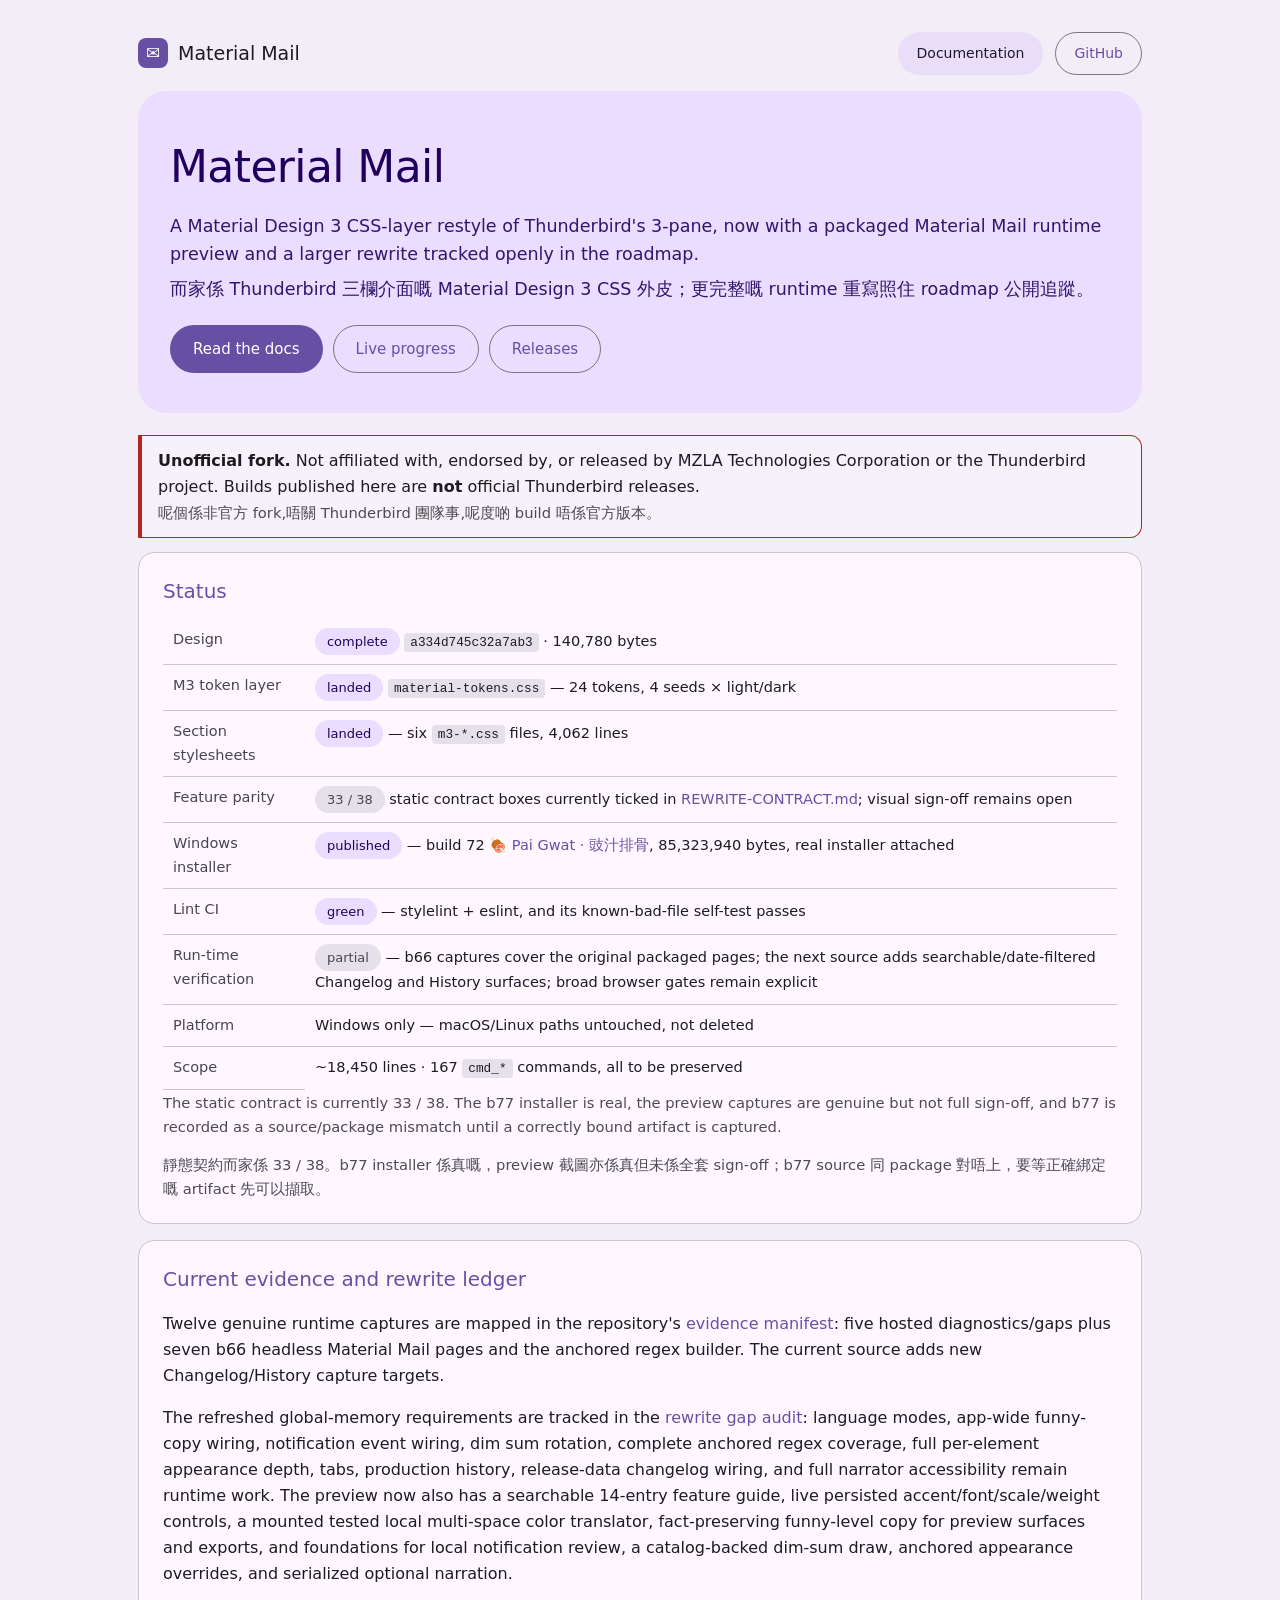
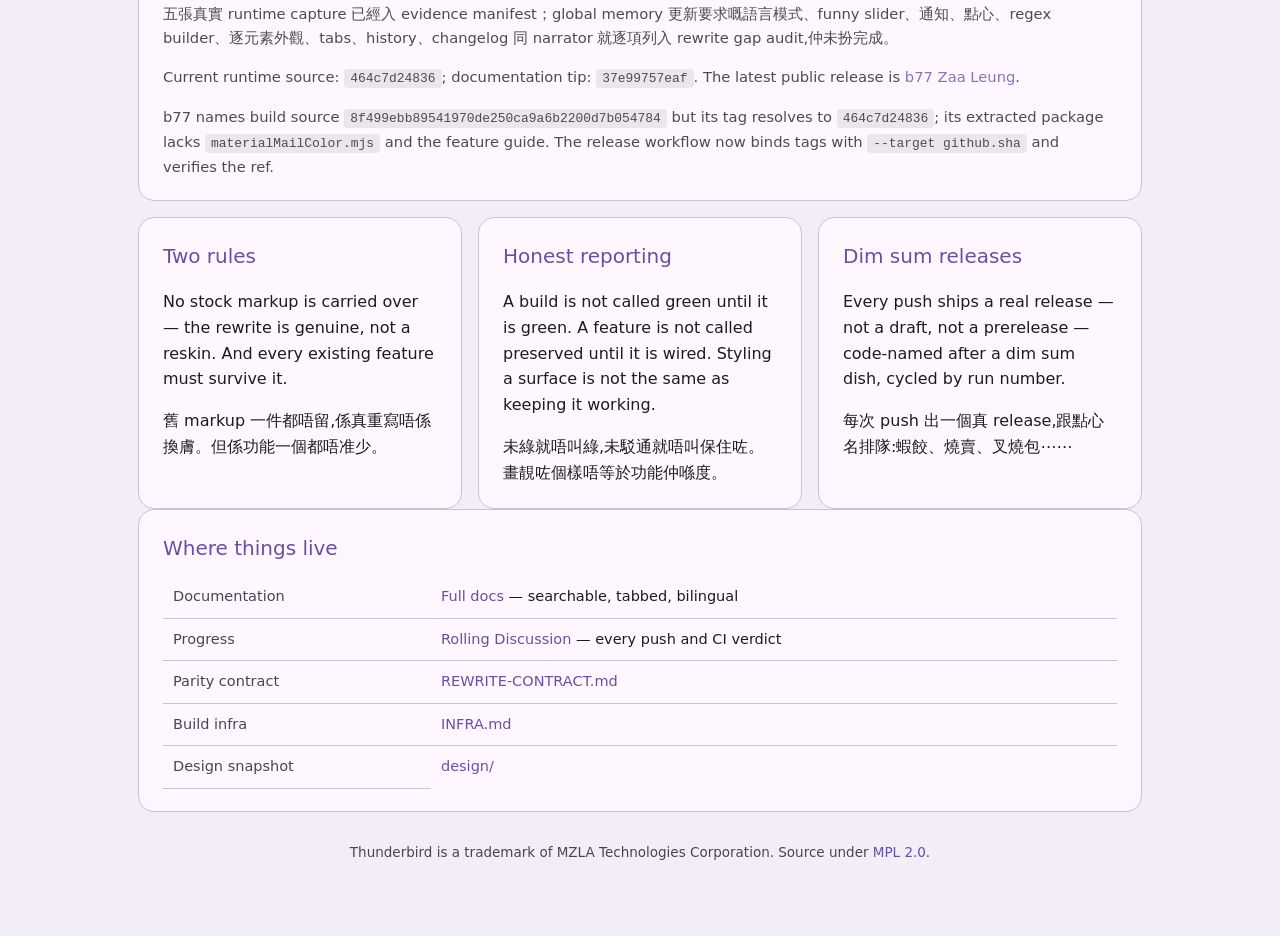
==== commit 69b447f4: "Record b77 provenance boundary English: The release is real; the provenance is wearing mismatched so" ====
--- a/index.html
+++ b/index.html
@@ -72,8 +72,8 @@
           </tbody>
         </table>
       </div>
-      <p class="secondary">The static contract is currently 33 / 38. The b75 installer is real, the preview captures are genuine but not full sign-off, and the current funny-level wave still requires capture from the queued built artifact.</p>
-      <p class="secondary zh" lang="zh-HK">靜態契約而家係 33 / 38。b75 installer 係真嘅，preview 截圖亦係真但未係全套 sign-off；最新 funny-level wave 仲要等排緊隊嘅 artifact 實機擷取。</p>
+      <p class="secondary">The static contract is currently 33 / 38. The b77 installer is real, the preview captures are genuine but not full sign-off, and b77 is recorded as a source/package mismatch until a correctly bound artifact is captured.</p>
+      <p class="secondary zh" lang="zh-HK">靜態契約而家係 33 / 38。b77 installer 係真嘅，preview 截圖亦係真但未係全套 sign-off；b77 source 同 package 對唔上，要等正確綁定嘅 artifact 先可以擷取。</p>
     </div>
 
     <div class="card">
@@ -83,8 +83,8 @@
       <p>The refreshed global-memory requirements are tracked in the <a href="https://github.com/Ding-Ding-Projects/thunderbird-desktop/blob/main/design/GLOBAL-MEMORY-GAP-AUDIT-2026-07-31.md">rewrite gap audit</a>:
         language modes, app-wide funny-copy wiring, notification event wiring, dim sum rotation, complete anchored regex coverage, full per-element appearance depth, tabs, production history, release-data changelog wiring, and full narrator accessibility remain runtime work. The preview now also has a searchable 14-entry feature guide, live persisted accent/font/scale/weight controls, a mounted tested local multi-space color translator, fact-preserving funny-level copy for preview surfaces and exports, and foundations for local notification review, a catalog-backed dim-sum draw, anchored appearance overrides, and serialized optional narration.</p>
       <p class="secondary zh" lang="zh-HK">五張真實 runtime capture 已經入 evidence manifest；global memory 更新要求嘅語言模式、funny slider、通知、點心、regex builder、逐元素外觀、tabs、history、changelog 同 narrator 就逐項列入 rewrite gap audit,仲未扮完成。</p>
-      <p class="secondary">Current runtime source: <code>464c7d24836</code>. Installer <a href="https://github.com/Ding-Ding-Projects/thunderbird-desktop/actions/runs/30641803803">30641803803</a> is queued; the latest public release is <a href="https://github.com/Ding-Ding-Projects/thunderbird-desktop/releases/tag/tb-155.0a1-b75-lin-yung-bao">b75 Lin Yung Bao</a>.</p>
-      <p class="secondary">The downloaded b75 package was inspected headlessly and lacks <code>materialMailColor.mjs</code>; it is real release evidence, not proof of the current c618 source wave.</p>
+      <p class="secondary">Current runtime source: <code>464c7d24836</code>; documentation tip: <code>37e99757eaf</code>. The latest public release is <a href="https://github.com/Ding-Ding-Projects/thunderbird-desktop/releases/tag/tb-155.0a1-b77-zaa-leung">b77 Zaa Leung</a>.</p>
+      <p class="secondary">b77 names build source <code>8f499ebb89541970de250ca9a6b2200d7b054784</code> but its tag resolves to <code>464c7d24836</code>; its extracted package lacks <code>materialMailColor.mjs</code> and the feature guide. The release workflow now binds tags with <code>--target github.sha</code> and verifies the ref.</p>
     </div>
 
     <div class="grid">
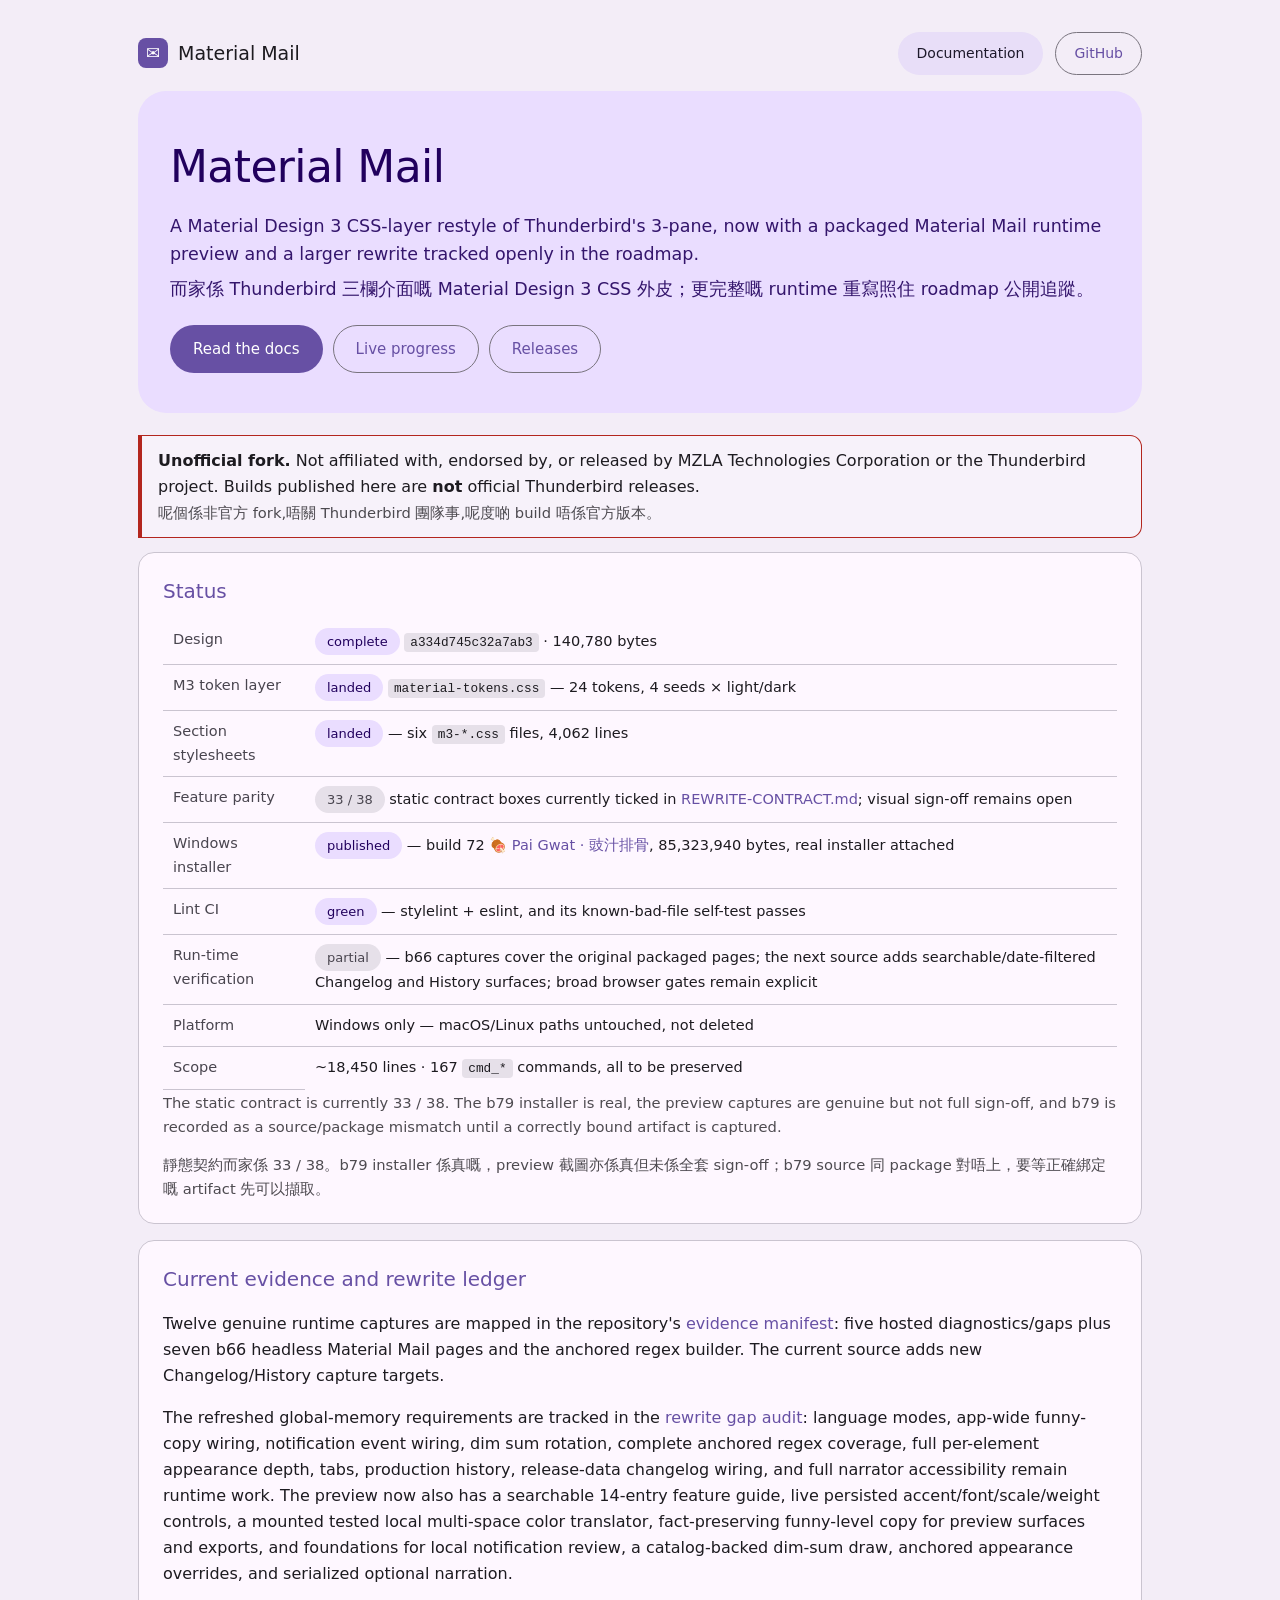
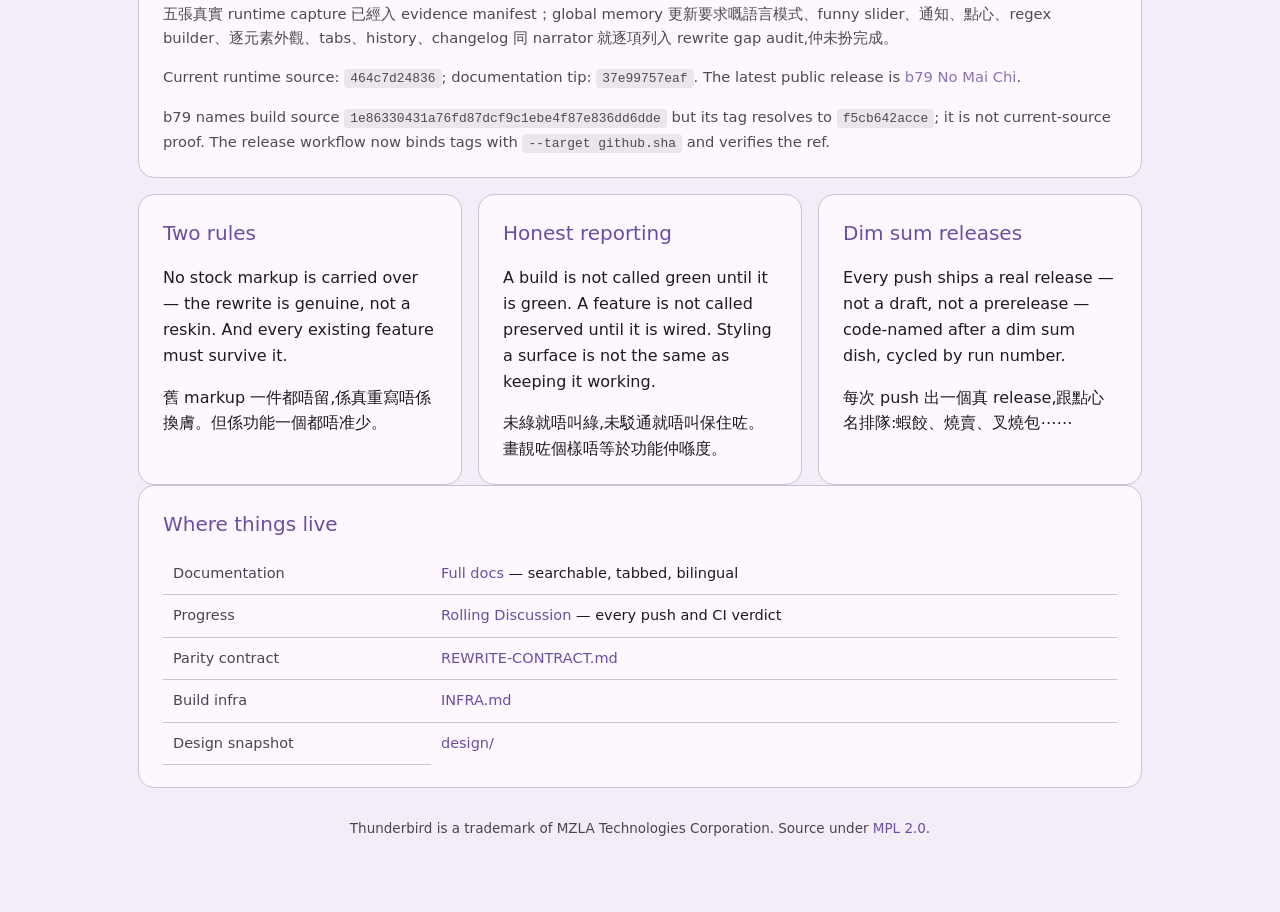
==== commit 39e64185: "Record b79 provenance boundary English: The public build is real, but its tag took a scenic route th" ====
--- a/index.html
+++ b/index.html
@@ -72,8 +72,8 @@
           </tbody>
         </table>
       </div>
-      <p class="secondary">The static contract is currently 33 / 38. The b77 installer is real, the preview captures are genuine but not full sign-off, and b77 is recorded as a source/package mismatch until a correctly bound artifact is captured.</p>
-      <p class="secondary zh" lang="zh-HK">靜態契約而家係 33 / 38。b77 installer 係真嘅，preview 截圖亦係真但未係全套 sign-off；b77 source 同 package 對唔上，要等正確綁定嘅 artifact 先可以擷取。</p>
+      <p class="secondary">The static contract is currently 33 / 38. The b79 installer is real, the preview captures are genuine but not full sign-off, and b79 is recorded as a source/package mismatch until a correctly bound artifact is captured.</p>
+      <p class="secondary zh" lang="zh-HK">靜態契約而家係 33 / 38。b79 installer 係真嘅，preview 截圖亦係真但未係全套 sign-off；b79 source 同 package 對唔上，要等正確綁定嘅 artifact 先可以擷取。</p>
     </div>
 
     <div class="card">
@@ -83,8 +83,8 @@
       <p>The refreshed global-memory requirements are tracked in the <a href="https://github.com/Ding-Ding-Projects/thunderbird-desktop/blob/main/design/GLOBAL-MEMORY-GAP-AUDIT-2026-07-31.md">rewrite gap audit</a>:
         language modes, app-wide funny-copy wiring, notification event wiring, dim sum rotation, complete anchored regex coverage, full per-element appearance depth, tabs, production history, release-data changelog wiring, and full narrator accessibility remain runtime work. The preview now also has a searchable 14-entry feature guide, live persisted accent/font/scale/weight controls, a mounted tested local multi-space color translator, fact-preserving funny-level copy for preview surfaces and exports, and foundations for local notification review, a catalog-backed dim-sum draw, anchored appearance overrides, and serialized optional narration.</p>
       <p class="secondary zh" lang="zh-HK">五張真實 runtime capture 已經入 evidence manifest；global memory 更新要求嘅語言模式、funny slider、通知、點心、regex builder、逐元素外觀、tabs、history、changelog 同 narrator 就逐項列入 rewrite gap audit,仲未扮完成。</p>
-      <p class="secondary">Current runtime source: <code>464c7d24836</code>; documentation tip: <code>37e99757eaf</code>. The latest public release is <a href="https://github.com/Ding-Ding-Projects/thunderbird-desktop/releases/tag/tb-155.0a1-b77-zaa-leung">b77 Zaa Leung</a>.</p>
-      <p class="secondary">b77 names build source <code>8f499ebb89541970de250ca9a6b2200d7b054784</code> but its tag resolves to <code>464c7d24836</code>; its extracted package lacks <code>materialMailColor.mjs</code> and the feature guide. The release workflow now binds tags with <code>--target github.sha</code> and verifies the ref.</p>
+      <p class="secondary">Current runtime source: <code>464c7d24836</code>; documentation tip: <code>37e99757eaf</code>. The latest public release is <a href="https://github.com/Ding-Ding-Projects/thunderbird-desktop/releases/tag/tb-155.0a1-b79-no-mai-chi">b79 No Mai Chi</a>.</p>
+      <p class="secondary">b79 names build source <code>1e86330431a76fd87dcf9c1ebe4f87e836dd6dde</code> but its tag resolves to <code>f5cb642acce</code>; it is not current-source proof. The release workflow now binds tags with <code>--target github.sha</code> and verifies the ref.</p>
     </div>
 
     <div class="grid">
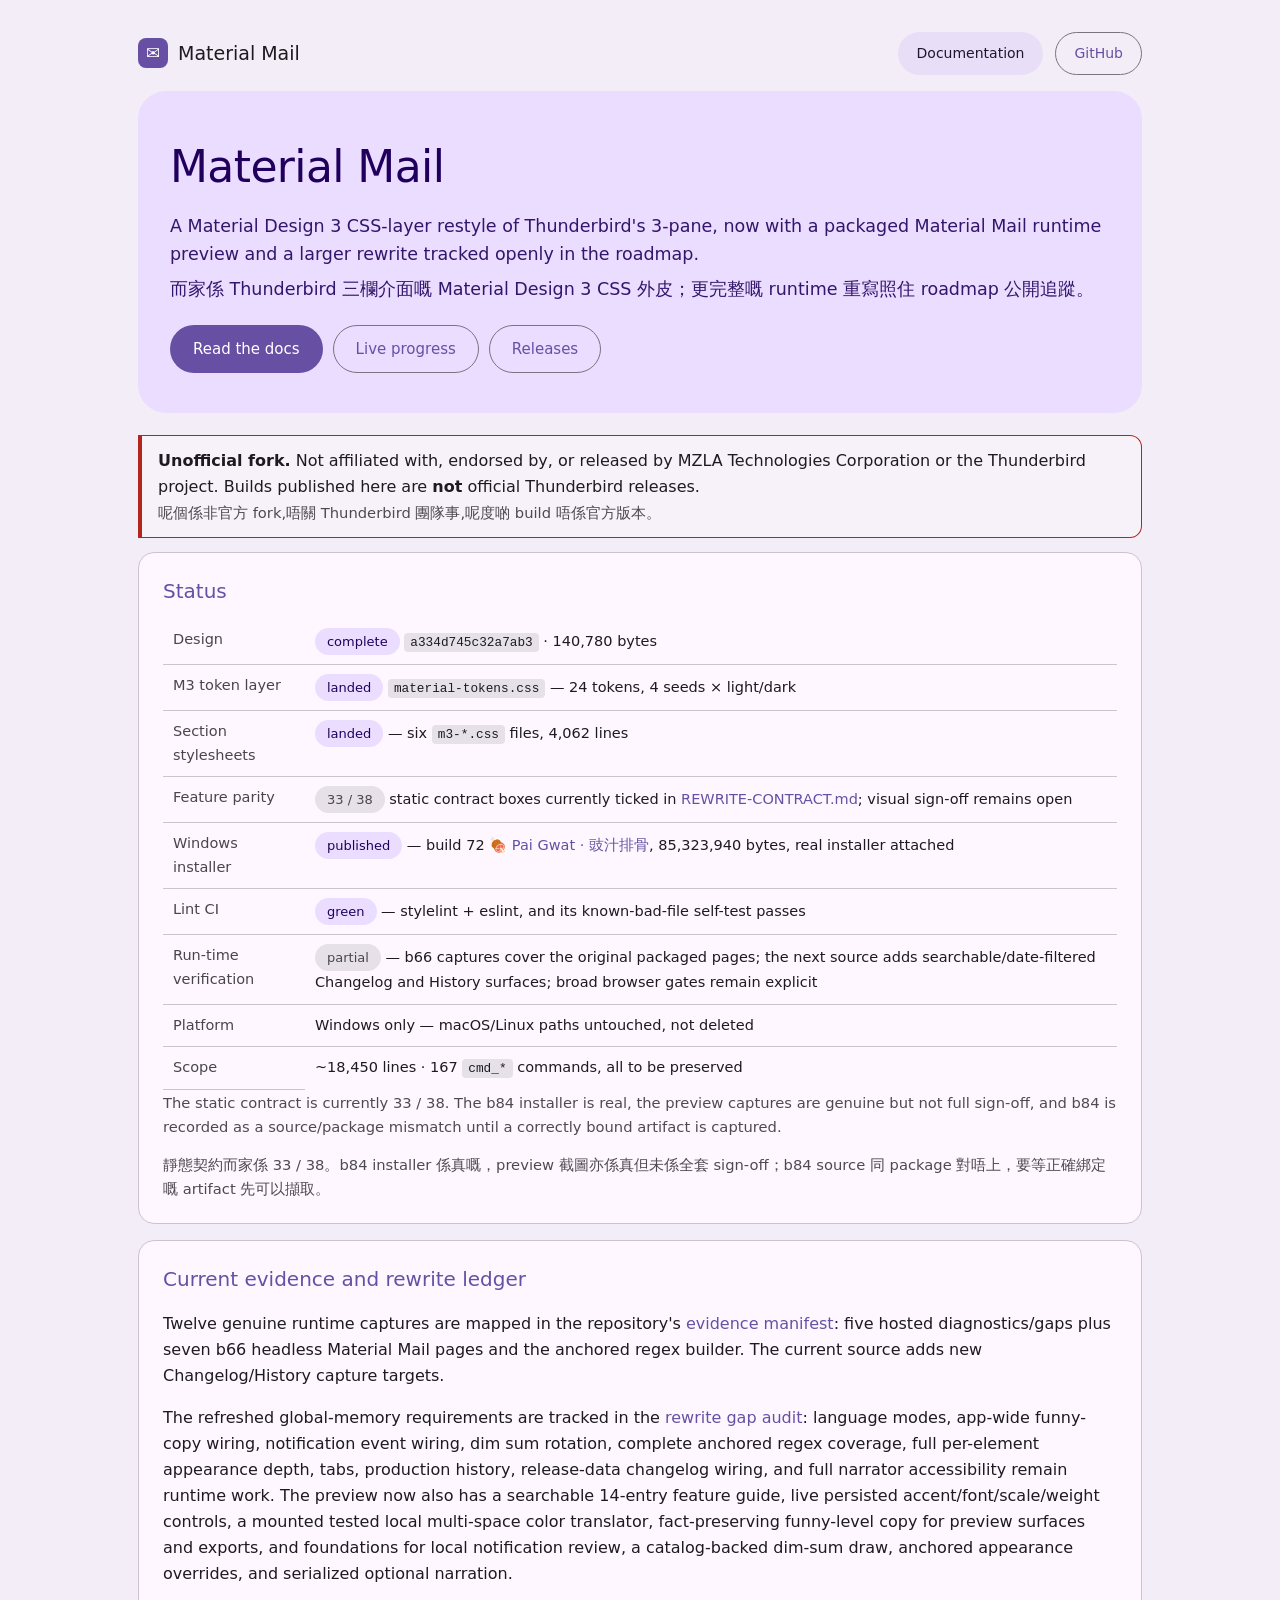
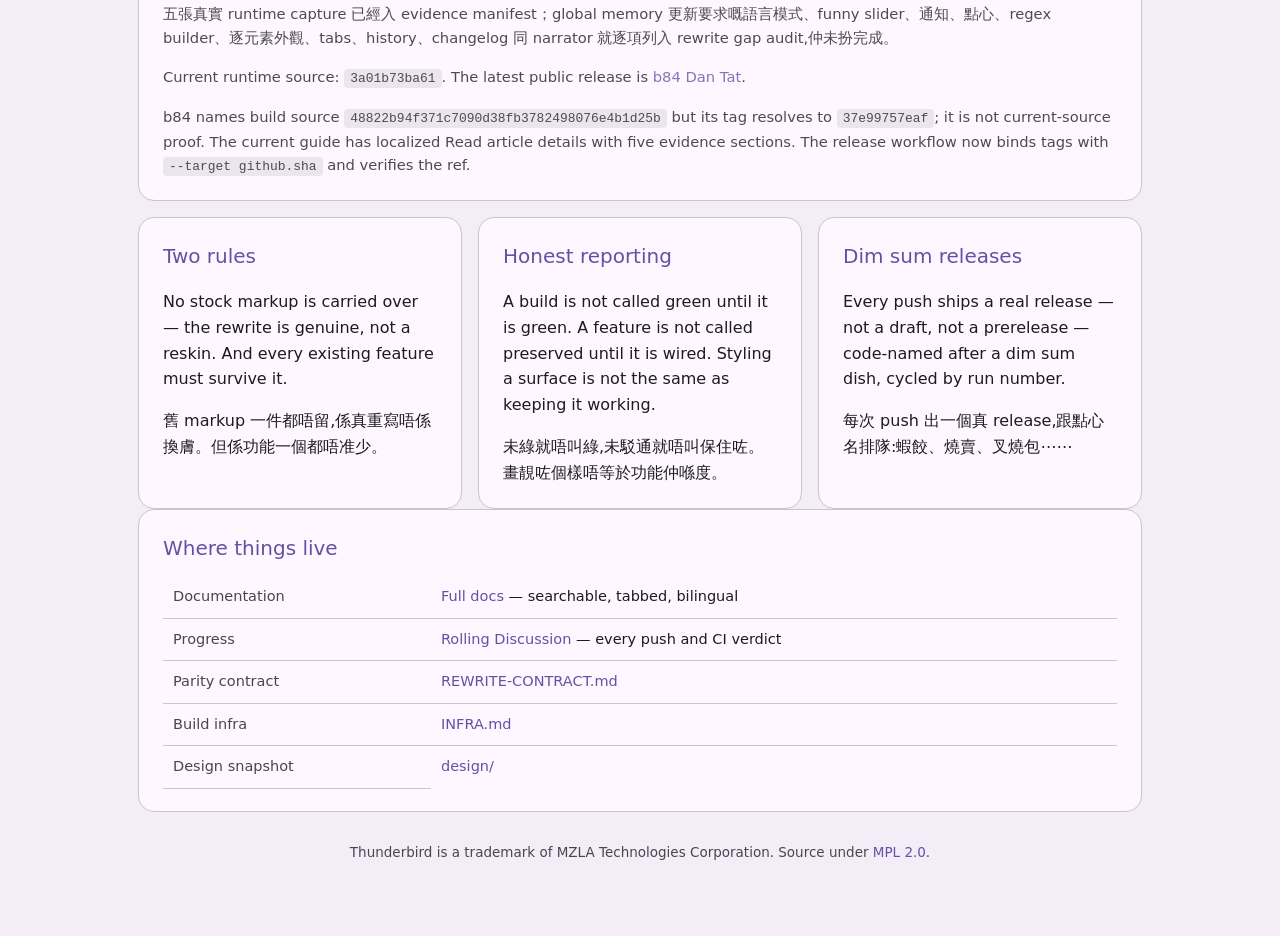
==== commit 4bad8a86: "Refresh article guide evidence English: The public release is still wearing a provenance costume, bu" ====
--- a/index.html
+++ b/index.html
@@ -72,8 +72,8 @@
           </tbody>
         </table>
       </div>
-      <p class="secondary">The static contract is currently 33 / 38. The b79 installer is real, the preview captures are genuine but not full sign-off, and b79 is recorded as a source/package mismatch until a correctly bound artifact is captured.</p>
-      <p class="secondary zh" lang="zh-HK">靜態契約而家係 33 / 38。b79 installer 係真嘅，preview 截圖亦係真但未係全套 sign-off；b79 source 同 package 對唔上，要等正確綁定嘅 artifact 先可以擷取。</p>
+      <p class="secondary">The static contract is currently 33 / 38. The b84 installer is real, the preview captures are genuine but not full sign-off, and b84 is recorded as a source/package mismatch until a correctly bound artifact is captured.</p>
+      <p class="secondary zh" lang="zh-HK">靜態契約而家係 33 / 38。b84 installer 係真嘅，preview 截圖亦係真但未係全套 sign-off；b84 source 同 package 對唔上，要等正確綁定嘅 artifact 先可以擷取。</p>
     </div>
 
     <div class="card">
@@ -83,8 +83,8 @@
       <p>The refreshed global-memory requirements are tracked in the <a href="https://github.com/Ding-Ding-Projects/thunderbird-desktop/blob/main/design/GLOBAL-MEMORY-GAP-AUDIT-2026-07-31.md">rewrite gap audit</a>:
         language modes, app-wide funny-copy wiring, notification event wiring, dim sum rotation, complete anchored regex coverage, full per-element appearance depth, tabs, production history, release-data changelog wiring, and full narrator accessibility remain runtime work. The preview now also has a searchable 14-entry feature guide, live persisted accent/font/scale/weight controls, a mounted tested local multi-space color translator, fact-preserving funny-level copy for preview surfaces and exports, and foundations for local notification review, a catalog-backed dim-sum draw, anchored appearance overrides, and serialized optional narration.</p>
       <p class="secondary zh" lang="zh-HK">五張真實 runtime capture 已經入 evidence manifest；global memory 更新要求嘅語言模式、funny slider、通知、點心、regex builder、逐元素外觀、tabs、history、changelog 同 narrator 就逐項列入 rewrite gap audit,仲未扮完成。</p>
-      <p class="secondary">Current runtime source: <code>464c7d24836</code>; documentation tip: <code>37e99757eaf</code>. The latest public release is <a href="https://github.com/Ding-Ding-Projects/thunderbird-desktop/releases/tag/tb-155.0a1-b79-no-mai-chi">b79 No Mai Chi</a>.</p>
-      <p class="secondary">b79 names build source <code>1e86330431a76fd87dcf9c1ebe4f87e836dd6dde</code> but its tag resolves to <code>f5cb642acce</code>; it is not current-source proof. The release workflow now binds tags with <code>--target github.sha</code> and verifies the ref.</p>
+      <p class="secondary">Current runtime source: <code>3a01b73ba61</code>. The latest public release is <a href="https://github.com/Ding-Ding-Projects/thunderbird-desktop/releases/tag/tb-155.0a1-b84-dan-tat">b84 Dan Tat</a>.</p>
+      <p class="secondary">b84 names build source <code>48822b94f371c7090d38fb3782498076e4b1d25b</code> but its tag resolves to <code>37e99757eaf</code>; it is not current-source proof. The current guide has localized Read article details with five evidence sections. The release workflow now binds tags with <code>--target github.sha</code> and verifies the ref.</p>
     </div>
 
     <div class="grid">
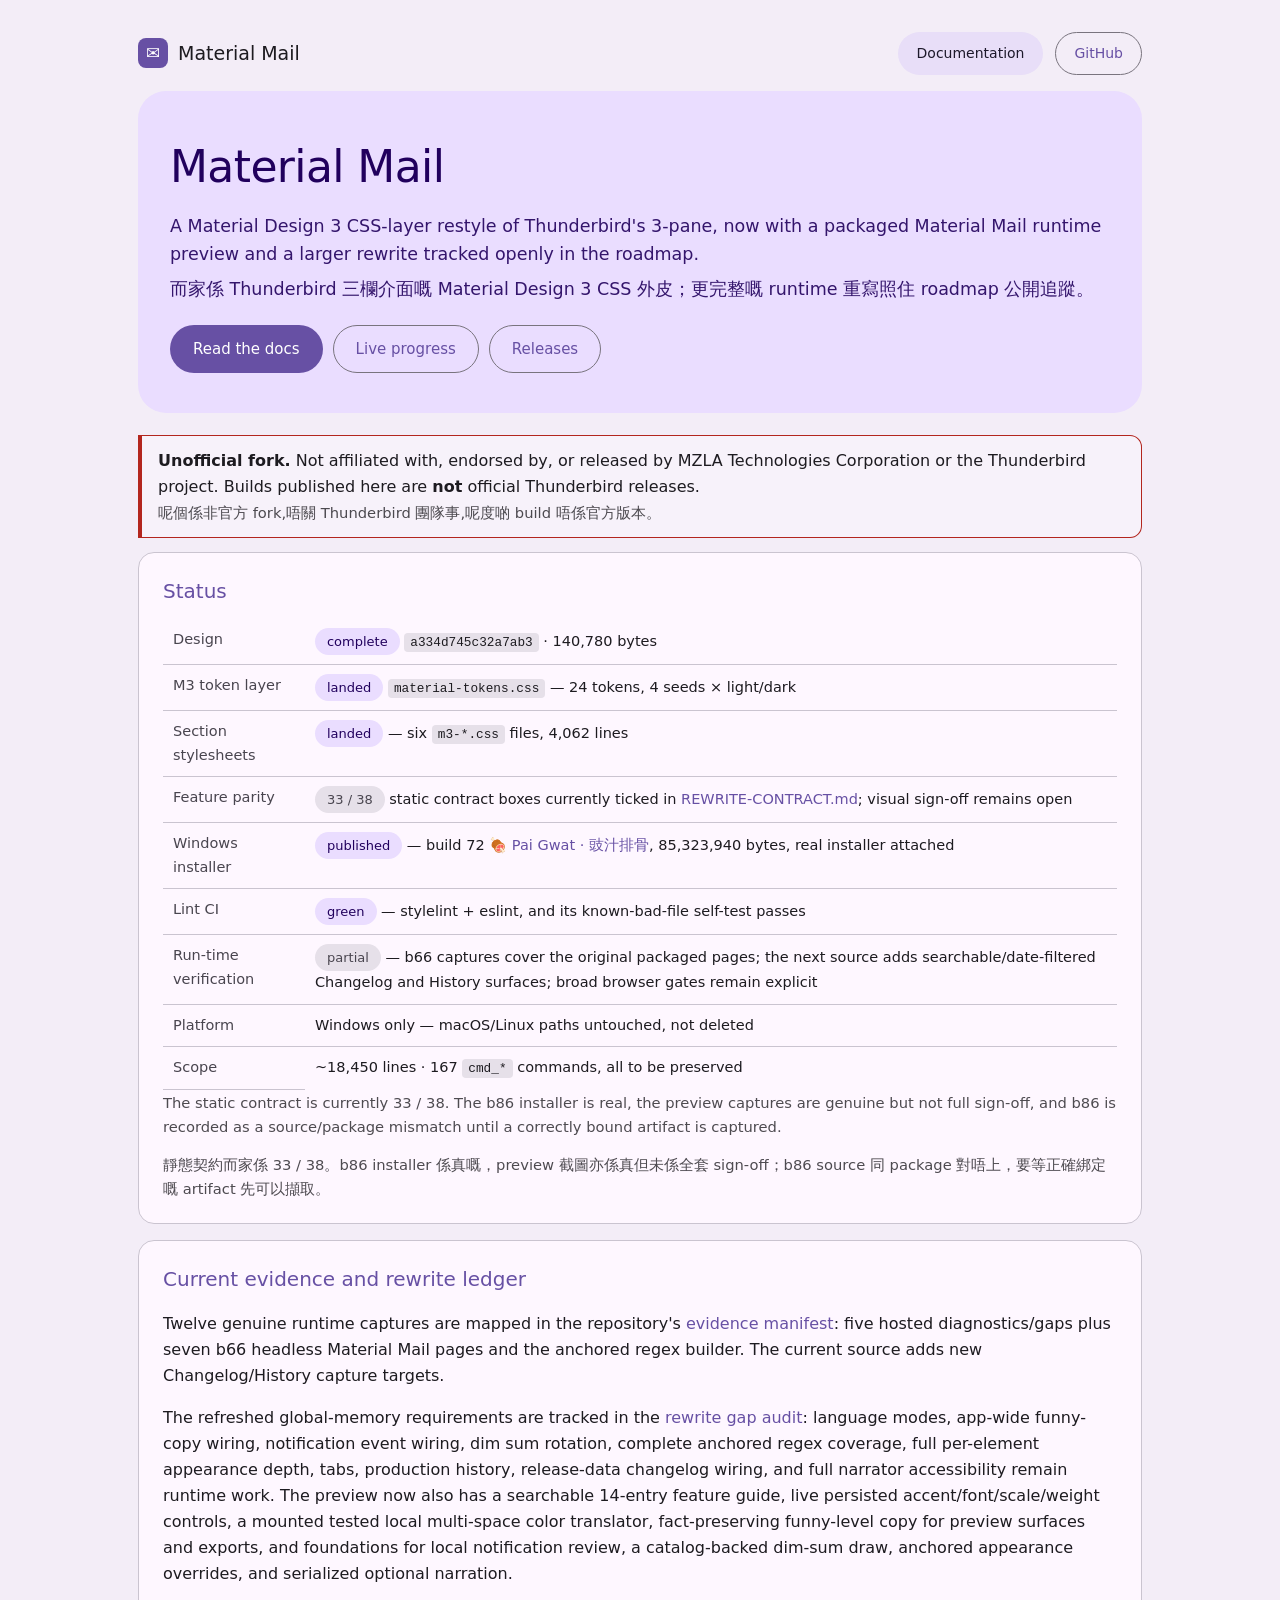
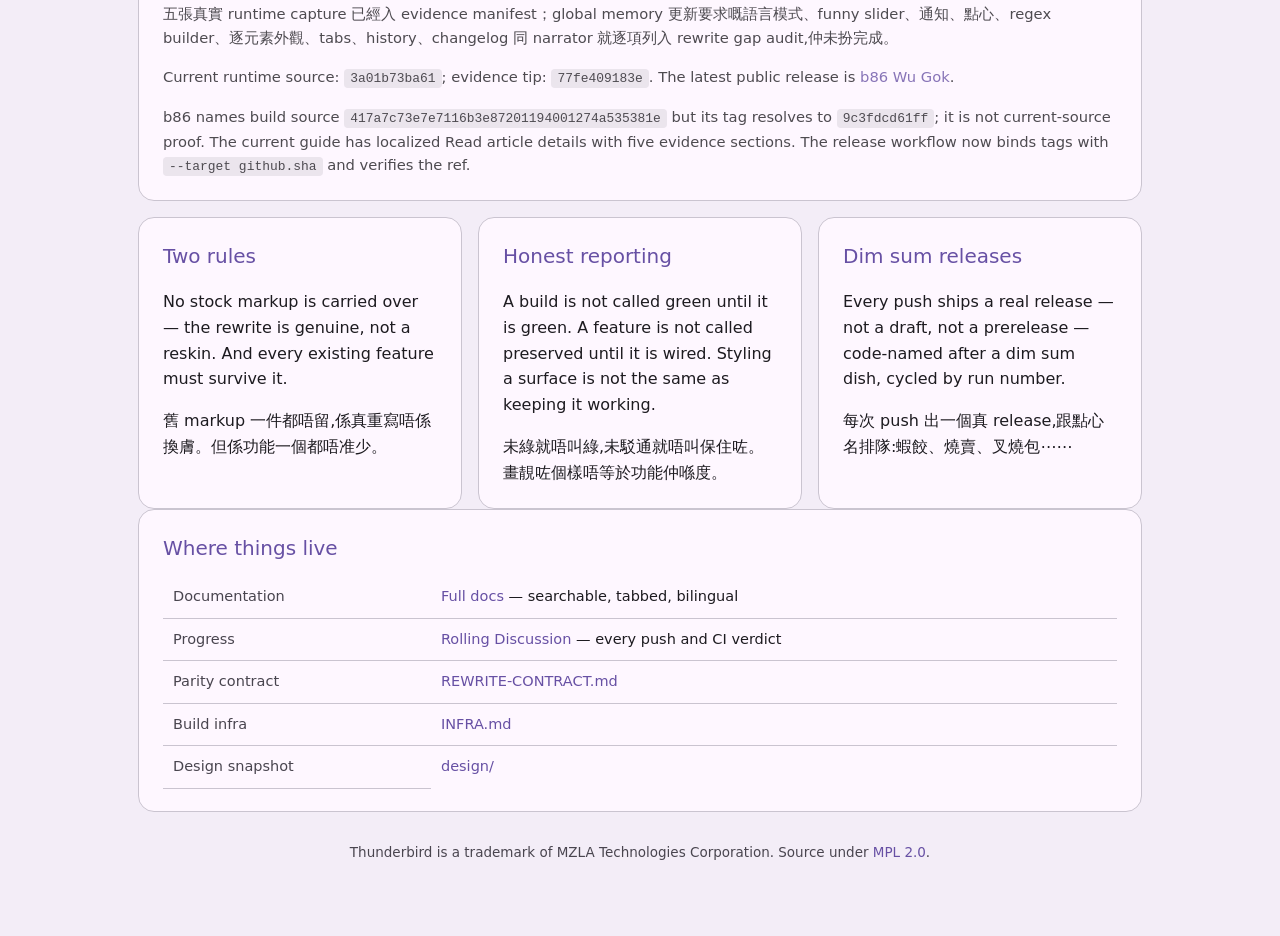
==== commit c7acdb25: "Refresh b86 source boundary English: The public build is real, the provenance still has mismatched s" ====
--- a/index.html
+++ b/index.html
@@ -72,8 +72,8 @@
           </tbody>
         </table>
       </div>
-      <p class="secondary">The static contract is currently 33 / 38. The b84 installer is real, the preview captures are genuine but not full sign-off, and b84 is recorded as a source/package mismatch until a correctly bound artifact is captured.</p>
-      <p class="secondary zh" lang="zh-HK">靜態契約而家係 33 / 38。b84 installer 係真嘅，preview 截圖亦係真但未係全套 sign-off；b84 source 同 package 對唔上，要等正確綁定嘅 artifact 先可以擷取。</p>
+      <p class="secondary">The static contract is currently 33 / 38. The b86 installer is real, the preview captures are genuine but not full sign-off, and b86 is recorded as a source/package mismatch until a correctly bound artifact is captured.</p>
+      <p class="secondary zh" lang="zh-HK">靜態契約而家係 33 / 38。b86 installer 係真嘅，preview 截圖亦係真但未係全套 sign-off；b86 source 同 package 對唔上，要等正確綁定嘅 artifact 先可以擷取。</p>
     </div>
 
     <div class="card">
@@ -83,8 +83,8 @@
       <p>The refreshed global-memory requirements are tracked in the <a href="https://github.com/Ding-Ding-Projects/thunderbird-desktop/blob/main/design/GLOBAL-MEMORY-GAP-AUDIT-2026-07-31.md">rewrite gap audit</a>:
         language modes, app-wide funny-copy wiring, notification event wiring, dim sum rotation, complete anchored regex coverage, full per-element appearance depth, tabs, production history, release-data changelog wiring, and full narrator accessibility remain runtime work. The preview now also has a searchable 14-entry feature guide, live persisted accent/font/scale/weight controls, a mounted tested local multi-space color translator, fact-preserving funny-level copy for preview surfaces and exports, and foundations for local notification review, a catalog-backed dim-sum draw, anchored appearance overrides, and serialized optional narration.</p>
       <p class="secondary zh" lang="zh-HK">五張真實 runtime capture 已經入 evidence manifest；global memory 更新要求嘅語言模式、funny slider、通知、點心、regex builder、逐元素外觀、tabs、history、changelog 同 narrator 就逐項列入 rewrite gap audit,仲未扮完成。</p>
-      <p class="secondary">Current runtime source: <code>3a01b73ba61</code>. The latest public release is <a href="https://github.com/Ding-Ding-Projects/thunderbird-desktop/releases/tag/tb-155.0a1-b84-dan-tat">b84 Dan Tat</a>.</p>
-      <p class="secondary">b84 names build source <code>48822b94f371c7090d38fb3782498076e4b1d25b</code> but its tag resolves to <code>37e99757eaf</code>; it is not current-source proof. The current guide has localized Read article details with five evidence sections. The release workflow now binds tags with <code>--target github.sha</code> and verifies the ref.</p>
+      <p class="secondary">Current runtime source: <code>3a01b73ba61</code>; evidence tip: <code>77fe409183e</code>. The latest public release is <a href="https://github.com/Ding-Ding-Projects/thunderbird-desktop/releases/tag/tb-155.0a1-b86-wu-gok">b86 Wu Gok</a>.</p>
+      <p class="secondary">b86 names build source <code>417a7c73e7e7116b3e87201194001274a535381e</code> but its tag resolves to <code>9c3fdcd61ff</code>; it is not current-source proof. The current guide has localized Read article details with five evidence sections. The release workflow now binds tags with <code>--target github.sha</code> and verifies the ref.</p>
     </div>
 
     <div class="grid">
